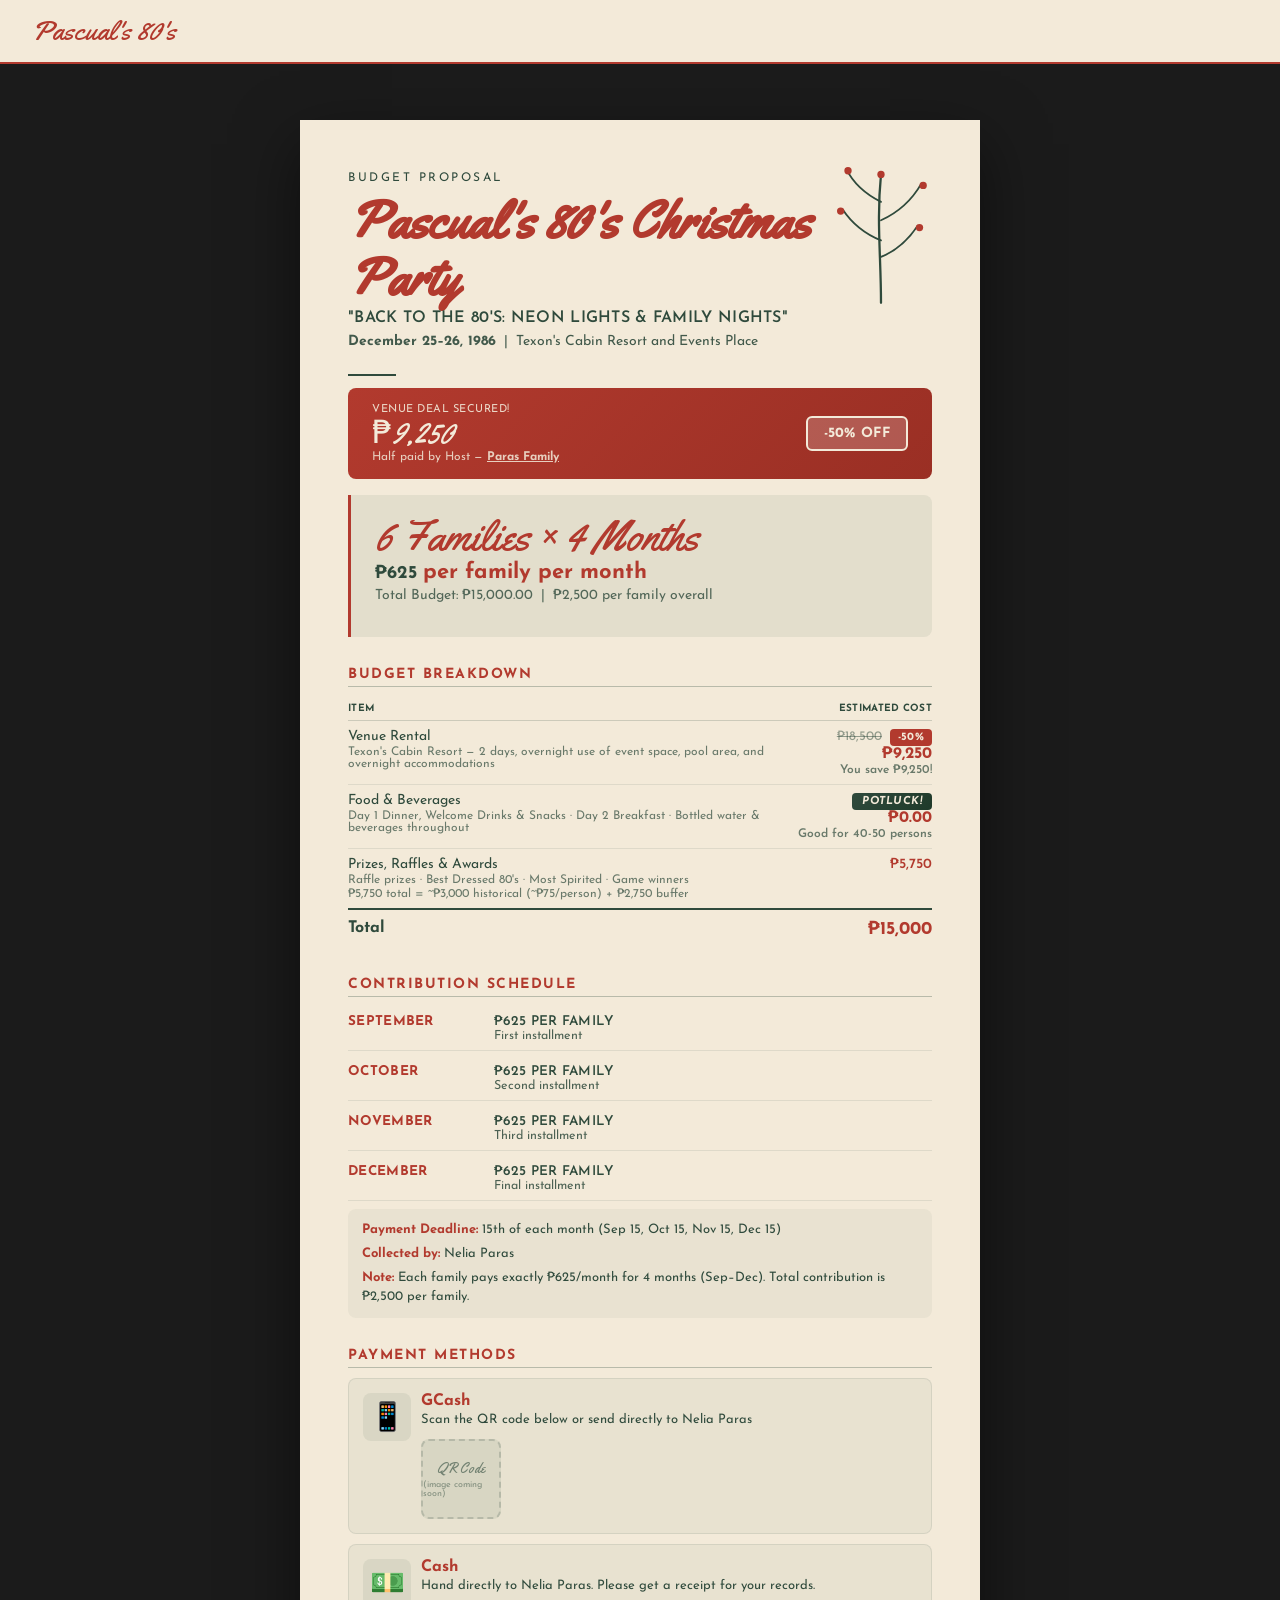
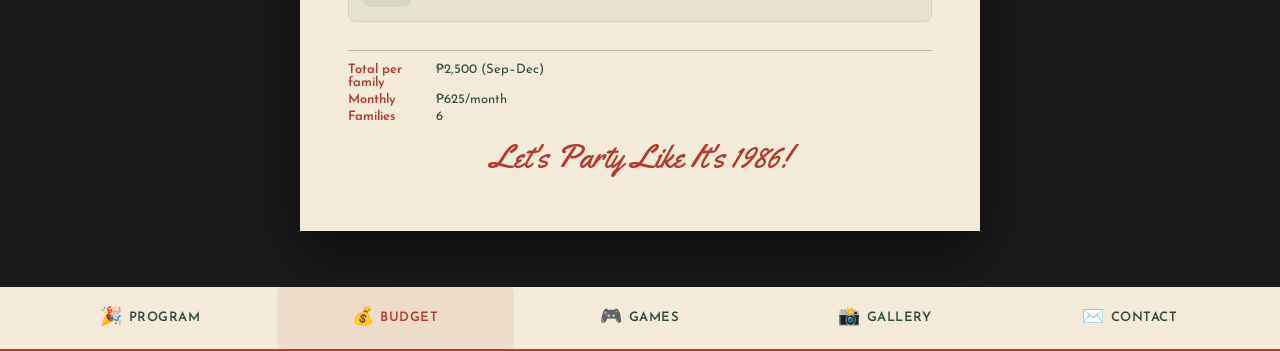
==== budget.html @ f2d697d1 "Budget: update potluck text to 'Good for 40-50 persons'" ====
<!DOCTYPE html>
<html lang="en">
<head>
<meta charset="UTF-8">
<meta name="viewport" content="width=device-width, initial-scale=1.0, maximum-scale=5.0">
<title>Budget — Pascual's 80's Christmas Party 1986</title>
<link rel="stylesheet" href="css/style.css">
</head>
<body>

  <nav class="navbar">
    <a href="index.html" class="brand">Pascual's 80's</a>
  </nav>

  <main class="page">
    <div class="card">
      <!-- Pine Sprig Illustration -->
      <svg class="sprig" viewBox="0 0 120 150" xmlns="http://www.w3.org/2000/svg">
        <path d="M60 150 C60 100 55 60 60 10" fill="none" stroke="#2f4a3c" stroke-width="2.5" stroke-linecap="round"/>
        <path d="M60 40 C40 30 28 16 22 4" fill="none" stroke="#2f4a3c" stroke-width="2" stroke-linecap="round"/>
        <path d="M60 60 C82 50 96 34 104 20" fill="none" stroke="#2f4a3c" stroke-width="2" stroke-linecap="round"/>
        <path d="M60 82 C40 74 26 60 18 48" fill="none" stroke="#2f4a3c" stroke-width="2" stroke-linecap="round"/>
        <path d="M60 100 C80 92 92 78 100 66" fill="none" stroke="#2f4a3c" stroke-width="2" stroke-linecap="round"/>
        <circle cx="24" cy="6" r="4" fill="#b23a2e"/>
        <circle cx="106" cy="22" r="4" fill="#b23a2e"/>
        <circle cx="16" cy="50" r="4" fill="#b23a2e"/>
        <circle cx="102" cy="68" r="4" fill="#b23a2e"/>
        <circle cx="60" cy="10" r="4" fill="#b23a2e"/>
      </svg>

      <p class="eyebrow">Budget Proposal</p>

      <div class="title-block">
        <h1>Pascual's 80's Christmas Party</h1>
        <div class="subtitle">"Back to the 80's: Neon Lights & Family Nights"</div>
        <div class="venue-info">
          <strong>December 25–26, 1986</strong> &nbsp;|&nbsp; Texon's Cabin Resort and Events Place
        </div>
      </div>

      <div class="rule"></div>

      <!-- Discount Banner -->
      <div class="discount-banner">
        <div class="banner-text">
          <span class="banner-label">Venue Deal Secured!</span>
          <span class="banner-amount">₱9,250</span>
          <span class="banner-sub">Half paid by Host — <strong>Paras Family</strong></span>
        </div>
        <div class="banner-badge">-50% OFF</div>
      </div>

      <!-- Summary -->
      <div class="summary">
        <p class="big-number">6 Families × 4 Months</p>
        <p class="per-month">₱625 <span>per family per month</span></p>
        <p class="total">Total Budget: ₱15,000.00 &nbsp;|&nbsp; ₱2,500 per family overall</p>
      </div>

      <!-- Budget Breakdown Table -->
      <div class="section-title">Budget Breakdown</div>

      <table class="budget-table">
        <thead>
          <tr>
            <th>Item</th>
            <th>Estimated Cost</th>
          </tr>
        </thead>
        <tbody>
          <tr>
            <td>
              Venue Rental
              <div class="desc">Texon's Cabin Resort — 2 days, overnight use of event space, pool area, and overnight accommodations</div>
            </td>
            <td>
              <span class="original-price">₱18,500</span>
              <span class="discount-badge">-50%</span>
              <div class="final-price">₱9,250</div>
              <div class="savings">You save ₱9,250!</div>
            </td>
          </tr>
          <tr>
            <td>
              Food & Beverages
              <div class="desc">Day 1 Dinner, Welcome Drinks & Snacks · Day 2 Breakfast · Bottled water & beverages throughout</div>
            </td>
            <td>
              <span class="potluck-badge">POTLUCK!</span>
              <div class="final-price">₱0.00</div>
              <div class="savings">Good for 40-50 persons</div>
            </td>
          </tr>
          <tr>
            <td>
              Prizes, Raffles & Awards
              <div class="desc">Raffle prizes · Best Dressed 80's · Most Spirited · Game winners</div>
              <div class="savings">₱5,750 total = ~₱3,000 historical (~₱75/person) + ₱2,750 buffer</div>
            </td>
            <td>₱5,750</td>
          </tr>
          <tr class="total-row">
            <td>Total</td>
            <td>₱15,000</td>
          </tr>
        </tbody>
      </table>

      <!-- Contribution Schedule -->
      <div class="section-title">Contribution Schedule</div>

      <div class="timeline">
        <div class="event">
          <div class="time">September</div>
          <div class="details">
            <div class="title-text">₱625 per family</div>
            <div class="subtext">First installment</div>
          </div>
        </div>
        <div class="event">
          <div class="time">October</div>
          <div class="details">
            <div class="title-text">₱625 per family</div>
            <div class="subtext">Second installment</div>
          </div>
        </div>
        <div class="event">
          <div class="time">November</div>
          <div class="details">
            <div class="title-text">₱625 per family</div>
            <div class="subtext">Third installment</div>
          </div>
        </div>
        <div class="event">
          <div class="time">December</div>
          <div class="details">
            <div class="title-text">₱625 per family</div>
            <div class="subtext">Final installment</div>
          </div>
        </div>
      </div>

      <!-- Payment Notes -->
      <div class="notes">
        <p><strong>Payment Deadline:</strong> 15th of each month (Sep 15, Oct 15, Nov 15, Dec 15)</p>
        <p><strong>Collected by:</strong> Nelia Paras</p>
        <p><strong>Note:</strong> Each family pays exactly ₱625/month for 4 months (Sep–Dec). Total contribution is ₱2,500 per family.</p>
      </div>

      <!-- Payment Methods -->
      <div class="section-title">Payment Methods</div>

      <div class="payment-methods">
        <div class="payment-option">
          <div class="payment-icon">📱</div>
          <div class="payment-details">
            <h4>GCash</h4>
            <p>Scan the QR code below or send directly to Nelia Paras</p>
            <div class="qr-placeholder">
              <span>QR Code</span>
              <small>(image coming soon)</small>
            </div>
          </div>
        </div>

        <div class="payment-option">
          <div class="payment-icon">💵</div>
          <div class="payment-details">
            <h4>Cash</h4>
            <p>Hand directly to Nelia Paras. Please get a receipt for your records.</p>
          </div>
        </div>
      </div>

      <div class="party-footer">
        <div class="row"><span class="k">Total per family</span><span>₱2,500 (Sep–Dec)</span></div>
        <div class="row"><span class="k">Monthly</span><span>₱625/month</span></div>
        <div class="row"><span class="k">Families</span><span>6</span></div>
      </div>

      <div class="tagline">Let's Party Like It's 1986!</div>
    </div>
  </main>

  <!-- Bottom Tab Bar Navigation -->
  <nav class="bottom-nav">
    <a href="index.html" class="tab">
      <span class="icon">🎉</span>
      <span>Program</span>
    </a>
    <a href="budget.html" class="tab active">
      <span class="icon">💰</span>
      <span>Budget</span>
    </a>
    <a href="games.html" class="tab">
      <span class="icon">🎮</span>
      <span>Games</span>
    </a>
    <a href="gallery.html" class="tab">
      <span class="icon">📸</span>
      <span>Gallery</span>
    </a>
    <a href="contact.html" class="tab">
      <span class="icon">✉️</span>
      <span>Contact</span>
    </a>
  </nav>

</body>
</html>
---- css/style.css ----
/* Pascual's 80's Christmas Party — Mobile-First Professional Stylesheet */

@import url('https://fonts.googleapis.com/css2?family=Yellowtail&family=Josefin+Sans:wght@400;500;600;700&display=swap');

:root{
  --cream:#f3ead9;
  --red:#b23a2e;
  --pine:#2f4a3c;
  --dark:#1b1b1b;
}

*{box-sizing:border-box;}

body{
  margin:0;
  background:var(--dark);
  font-family:'Josefin Sans', sans-serif;
  display:flex;
  flex-direction:column;
  min-height:100vh;
  overflow-x:hidden;
  /* Space for bottom nav */
  padding-bottom:68px;
}

/* ══════════════════════════════════════════
   TOP BRAND BAR — Mobile
   ══════════════════════════════════════════ */
.navbar{
  background:var(--cream);
  border-bottom:2px solid var(--red);
  padding:0 16px;
  display:flex;
  align-items:center;
  justify-content:center;
  height:48px;
  position:sticky;
  top:0;
  z-index:100;
}

.navbar .brand{
  font-family:'Yellowtail', cursive;
  font-size:24px;
  color:var(--red);
  text-decoration:none;
  white-space:nowrap;
}

/* ══════════════════════════════════════════
   BOTTOM TAB BAR — Mobile (Primary Nav)
   ══════════════════════════════════════════ */
.bottom-nav{
  position:fixed;
  bottom:0;
  left:0;
  right:0;
  background:var(--cream);
  border-top:2px solid var(--red);
  display:flex;
  justify-content:space-around;
  align-items:center;
  height:68px;
  z-index:100;
  padding:0 4px;
}

.bottom-nav .tab{
  display:flex;
  flex-direction:column;
  align-items:center;
  justify-content:center;
  gap:2px;
  flex:1;
  height:100%;
  text-decoration:none;
  color:var(--pine);
  font-size:10px;
  font-weight:600;
  letter-spacing:0.5px;
  text-transform:uppercase;
  padding:8px 0;
  transition:all 0.2s ease;
  border-radius:8px;
  margin:4px 2px;
}

.bottom-nav .tab:hover{
  background:rgba(47,74,60,0.08);
}

.bottom-nav .tab.active{
  color:var(--red);
  background:rgba(178,58,46,0.08);
}

.bottom-nav .tab .icon{
  font-size:20px;
  line-height:1;
}

/* ══════════════════════════════════════════
   MAIN CONTENT — Mobile First
   ══════════════════════════════════════════ */
.page{
  flex:1;
  display:flex;
  justify-content:center;
  padding:20px 12px;
}

.card{
  width:100%;
  max-width:680px;
  background:var(--cream);
  position:relative;
  padding:28px 16px;
  display:flex;
  flex-direction:column;
  box-shadow:0 24px 60px rgba(0,0,0,0.5);
}

/* ── Pine Sprig ── */
.sprig{
  position:absolute;
  top:16px;
  right:16px;
  width:60px;
  height:75px;
}

/* ══════════════════════════════════════════
   TYPOGRAPHY — Mobile First
   ══════════════════════════════════════════ */
.eyebrow{
  font-size:12px;
  letter-spacing:1.5px;
  text-transform:uppercase;
  color:var(--pine);
  margin:0 0 8px;
}

.title-block{ margin-bottom:12px; }

h1{
  font-family:'Yellowtail', cursive;
  font-size:36px;
  line-height:1.1;
  color:var(--red);
  margin:0 0 4px;
}

h2{
  font-family:'Yellowtail', cursive;
  font-size:28px;
  line-height:1.1;
  color:var(--red);
  margin:0 0 4px;
}

.subtitle{
  font-size:14px;
  font-weight:600;
  letter-spacing:0.3px;
  color:var(--pine);
  margin:0 0 6px;
  text-transform:uppercase;
}

.venue-info{
  font-size:14px;
  color:var(--pine);
  opacity:0.9;
  margin-bottom:10px;
  line-height:1.4;
}

.rule{
  width:48px;
  height:2px;
  background:var(--pine);
  margin:0 0 12px;
}

/* ══════════════════════════════════════════
   SECTION TITLE
   ══════════════════════════════════════════ */
.section-title{
  font-size:12px;
  font-weight:700;
  letter-spacing:1px;
  text-transform:uppercase;
  color:var(--red);
  border-bottom:1px solid rgba(47,74,60,0.3);
  padding-bottom:4px;
  margin:14px 0 10px;
}

/* ══════════════════════════════════════════
   TIMELINE — Mobile (stacked)
   ══════════════════════════════════════════ */
.timeline{
  display:flex;
  flex-direction:column;
  gap:6px;
  margin-bottom:8px;
}

.event{
  display:flex;
  flex-direction:column;
  gap:2px;
  font-size:14px;
  color:var(--pine);
  padding:8px 0;
  border-bottom:1px solid rgba(47,74,60,0.1);
}

.event .time{
  font-weight:700;
  color:var(--red);
  font-size:12px;
  text-transform:uppercase;
  letter-spacing:0.3px;
}

.event .details{
  display:flex;
  flex-direction:column;
  gap:2px;
}

.event .title-text{
  font-weight:600;
  text-transform:uppercase;
  letter-spacing:0.3px;
  font-size:14px;
}

.event .subtext{
  font-size:13px;
  opacity:0.85;
}

.event .list{
  margin:4px 0 0;
  padding-left:16px;
  font-size:13px;
  opacity:0.9;
}

/* ══════════════════════════════════════════
   SUMMARY BOX — Mobile
   ══════════════════════════════════════════ */
.summary{
  background:rgba(47,74,60,0.08);
  border-left:3px solid var(--red);
  padding:16px 14px;
  margin-bottom:16px;
  border-radius:0 8px 8px 0;
}

.summary .big-number{
  font-family:'Yellowtail', cursive;
  font-size:30px;
  color:var(--red);
  line-height:1;
  margin:0;
}

.summary .per-month{
  font-size:15px;
  font-weight:700;
  color:var(--pine);
  margin:4px 0 0;
}

.summary .per-month span{
  color:var(--red);
  font-size:17px;
}

.summary .total{
  font-size:12px;
  color:var(--pine);
  opacity:0.8;
  margin-top:4px;
}

/* ══════════════════════════════════════════
   BUDGET TABLE — Mobile
   ══════════════════════════════════════════ */
.budget-table{
  width:100%;
  border-collapse:collapse;
  margin-bottom:16px;
}

.budget-table th{
  text-align:left;
  font-size:10px;
  text-transform:uppercase;
  letter-spacing:0.3px;
  color:var(--pine);
  padding:6px 0;
  border-bottom:1px solid rgba(47,74,60,0.2);
}

.budget-table th:last-child{ text-align:right; }

.budget-table td{
  padding:8px 0;
  font-size:13px;
  color:var(--pine);
  border-bottom:1px solid rgba(47,74,60,0.1);
  vertical-align:top;
}

.budget-table td:last-child{
  text-align:right;
  font-weight:600;
  color:var(--red);
  white-space:nowrap;
  padding-left:8px;
}

.budget-table td .desc{
  font-size:11px;
  opacity:0.7;
  font-weight:400;
  margin-top:2px;
}

.budget-table tr.total-row td{
  border-top:2px solid var(--pine);
  border-bottom:none;
  padding-top:10px;
  font-weight:700;
  font-size:14px;
}

.budget-table tr.total-row td:last-child{
  color:var(--red);
  font-size:16px;
}

/* ══════════════════════════════════════════
   NOTES
   ══════════════════════════════════════════ */
.notes{
  background:rgba(47,74,60,0.05);
  border-radius:8px;
  padding:12px 14px;
  margin-bottom:16px;
}

.notes p{
  margin:0 0 6px;
  font-size:13px;
  color:var(--pine);
  line-height:1.4;
}

.notes p:last-child{ margin-bottom:0; }
.notes strong{ color:var(--red); }

/* ══════════════════════════════════════════
   FOOTER
   ══════════════════════════════════════════ */
.party-footer{
  margin-top:12px;
  border-top:1px solid rgba(47,74,60,0.3);
  padding-top:12px;
  display:flex;
  flex-direction:column;
  gap:4px;
  font-size:12px;
  color:var(--pine);
}

.party-footer .row{ display:flex; gap:8px; }

.party-footer .k{
  width:60px;
  flex-shrink:0;
  font-weight:600;
  color:var(--red);
}

.tagline{
  text-align:center;
  font-family:'Yellowtail', cursive;
  font-size:22px;
  color:var(--red);
  margin-top:12px;
}

/* ══════════════════════════════════════════
   GAMES GRID — Mobile (1 column)
   ══════════════════════════════════════════ */
.games-grid{
  display:grid;
  grid-template-columns:1fr;
  gap:10px;
  margin-bottom:16px;
}

.game-card{
  background:rgba(47,74,60,0.05);
  border-radius:8px;
  padding:14px;
  border:1px solid rgba(47,74,60,0.1);
}

.game-card h3{
  font-family:'Yellowtail', cursive;
  font-size:20px;
  color:var(--red);
  margin:0 0 4px;
}

.game-card p{
  font-size:13px;
  color:var(--pine);
  margin:0;
  line-height:1.4;
}

.game-card .status{
  display:inline-block;
  font-size:10px;
  font-weight:700;
  letter-spacing:0.5px;
  text-transform:uppercase;
  color:var(--cream);
  background:var(--red);
  padding:3px 8px;
  border-radius:4px;
  margin-top:8px;
}

/* ══════════════════════════════════════════
   GALLERY GRID — Mobile (1 column)
   ══════════════════════════════════════════ */
.gallery-grid{
  display:grid;
  grid-template-columns:1fr;
  gap:10px;
  margin-bottom:16px;
}

.gallery-item{
  aspect-ratio:4/3;
  background:rgba(47,74,60,0.08);
  border-radius:8px;
  display:flex;
  align-items:center;
  justify-content:center;
  border:1px solid rgba(47,74,60,0.1);
}

.gallery-item span{
  font-family:'Yellowtail', cursive;
  font-size:16px;
  color:var(--pine);
  opacity:0.5;
}

/* ══════════════════════════════════════════
   CONTACT FORM — Mobile
   ══════════════════════════════════════════ */
.contact-form{
  display:flex;
  flex-direction:column;
  gap:12px;
  margin-bottom:16px;
}

.form-group{
  display:flex;
  flex-direction:column;
  gap:4px;
}

.form-group label{
  font-size:11px;
  font-weight:600;
  color:var(--pine);
  text-transform:uppercase;
  letter-spacing:0.5px;
}

.form-group input,
.form-group textarea{
  padding:12px 14px;
  border:1px solid rgba(47,74,60,0.2);
  border-radius:6px;
  font-family:'Josefin Sans', sans-serif;
  font-size:16px;
  color:var(--pine);
  background:rgba(255,255,255,0.5);
}

.form-group textarea{
  min-height:80px;
  resize:vertical;
}

.btn-submit{
  padding:14px 24px;
  background:var(--red);
  color:var(--cream);
  border:none;
  border-radius:6px;
  font-family:'Josefin Sans', sans-serif;
  font-size:13px;
  font-weight:700;
  letter-spacing:0.5px;
  text-transform:uppercase;
  cursor:pointer;
  transition:background 0.2s ease;
  min-height:48px;
}

.btn-submit:hover{
  background:#9a2f24;
}

/* ══════════════════════════════════════════
   PAYMENT METHODS — Mobile
   ══════════════════════════════════════════ */
.payment-methods{
  display:flex;
  flex-direction:column;
  gap:10px;
  margin-bottom:16px;
}

.payment-option{
  display:flex;
  gap:10px;
  padding:14px;
  background:rgba(47,74,60,0.05);
  border-radius:8px;
  border:1px solid rgba(47,74,60,0.1);
  align-items:flex-start;
}

.payment-icon{
  font-size:20px;
  flex-shrink:0;
  width:36px;
  height:36px;
  background:rgba(47,74,60,0.08);
  border-radius:8px;
  display:flex;
  align-items:center;
  justify-content:center;
}

.payment-details{
  display:flex;
  flex-direction:column;
  gap:2px;
  flex:1;
}

.payment-details h4{
  font-size:14px;
  font-weight:700;
  color:var(--red);
  margin:0;
}

.payment-details p{
  font-size:12px;
  color:var(--pine);
  margin:0;
  line-height:1.4;
}

.qr-placeholder{
  margin-top:8px;
  width:80px;
  height:80px;
  background:rgba(47,74,60,0.08);
  border-radius:8px;
  display:flex;
  flex-direction:column;
  align-items:center;
  justify-content:center;
  border:2px dashed rgba(47,74,60,0.2);
}

.qr-placeholder span{
  font-family:'Yellowtail', cursive;
  font-size:14px;
  color:var(--pine);
  opacity:0.6;
}

.qr-placeholder small{
  font-size:9px;
  color:var(--pine);
  opacity:0.5;
  margin-top:2px;
}

/* ══════════════════════════════════════════
   DISCOUNT / POTLUCK BADGES
   ══════════════════════════════════════════ */
.discount-row{ position:relative; }

.original-price{
  text-decoration:line-through;
  color:rgba(47,74,60,0.5);
  font-weight:400;
  font-size:12px;
}

.potluck-badge{
  display:inline-block;
  background:linear-gradient(135deg,var(--pine) 0%,#1f3a2a 100%);
  color:var(--cream);
  font-size:11px;
  font-weight:700;
  letter-spacing:0.5px;
  padding:3px 10px;
  border-radius:4px;
  margin-left:4px;
  vertical-align:middle;
  text-transform:uppercase;
  font-style:italic;
}

.discount-badge{
  display:inline-block;
  background:var(--red);
  color:var(--cream);
  font-size:11px;
  font-weight:700;
  letter-spacing:0.3px;
  padding:3px 8px;
  border-radius:4px;
  margin-left:4px;
  vertical-align:middle;
  text-transform:uppercase;
}

.final-price{
  font-weight:700;
  color:var(--red);
  font-size:15px;
}

.savings{
  font-size:11px;
  color:var(--pine);
  opacity:0.7;
  margin-top:2px;
}

/* ══════════════════════════════════════════
   DISCOUNT BANNER — Mobile
   ══════════════════════════════════════════ */
.discount-banner{
  background:linear-gradient(135deg,var(--red) 0%,#9a2f24 100%);
  color:var(--cream);
  padding:12px 14px;
  border-radius:8px;
  margin-bottom:16px;
  display:flex;
  align-items:center;
  justify-content:space-between;
  gap:10px;
}

.discount-banner .banner-text{
  display:flex;
  flex-direction:column;
  gap:2px;
}

.discount-banner .banner-label{
  font-size:10px;
  text-transform:uppercase;
  letter-spacing:0.5px;
  opacity:0.9;
}

.discount-banner .banner-amount{
  font-family:'Yellowtail', cursive;
  font-size:26px;
  line-height:1;
}

.discount-banner .banner-sub{
  font-size:11px;
  opacity:0.85;
}

.discount-banner .banner-sub strong{
  color:var(--cream);
  font-weight:700;
  opacity:1;
  text-decoration:underline;
}

.discount-banner .banner-badge{
  background:rgba(255,255,255,0.2);
  border:2px solid var(--cream);
  padding:5px 10px;
  border-radius:6px;
  font-weight:700;
  font-size:11px;
  letter-spacing:0.3px;
  text-transform:uppercase;
  white-space:nowrap;
  flex-shrink:0;
}

/* ══════════════════════════════════════════
   TABLET & DESKTOP — 600px+
   ══════════════════════════════════════════ */
@media(min-width:600px){

  body{
    padding-bottom:0;
  }

  .navbar{
    height:64px;
    padding:0 32px;
    justify-content:space-between;
  }

  .navbar .brand{
    font-size:28px;
  }

  /* Show desktop nav links in top bar */
  .bottom-nav{
    position:static;
    border-top:none;
    border-bottom:2px solid var(--red);
    background:var(--cream);
    height:64px;
    padding:0 32px;
    justify-content:center;
    gap:8px;
  }

  .bottom-nav .tab{
    flex-direction:row;
    gap:6px;
    font-size:13px;
    padding:8px 20px;
    margin:0;
    border-radius:6px;
  }

  .bottom-nav .tab .icon{
    font-size:18px;
  }

  .page{
    padding:56px 16px;
  }

  .card{
    padding:52px 48px;
  }

  .sprig{
    top:44px;
    right:44px;
    width:110px;
    height:140px;
  }

  h1{ font-size:52px; }
  h2{ font-size:38px; }

  .subtitle{ font-size:16px; }
  .venue-info{ font-size:14px; }

  .eyebrow{ font-size:12px; letter-spacing:2.5px; }

  .section-title{ font-size:14px; letter-spacing:1.5px; }

  /* Timeline — horizontal on desktop */
  .event{
    flex-direction:row;
    gap:16px;
  }

  .event .time{
    width:130px;
    flex-shrink:0;
    font-size:13.5px;
  }

  .event .title-text{ font-size:13.5px; }
  .event .subtext{ font-size:12.5px; }
  .event .list{ font-size:12.5px; }

  .summary{ padding:20px 24px; }
  .summary .big-number{ font-size:42px; }
  .summary .per-month{ font-size:18px; }
  .summary .per-month span{ font-size:22px; }
  .summary .total{ font-size:14px; }

  .budget-table td{ font-size:14px; }
  .budget-table td .desc{ font-size:12px; }
  .budget-table tr.total-row td{ font-size:16px; }
  .budget-table tr.total-row td:last-child{ font-size:18px; }

  .tagline{ font-size:32px; }

  .games-grid{ grid-template-columns:1fr 1fr; }
  .gallery-grid{ grid-template-columns:1fr 1fr; }

  .discount-banner{ padding:16px 24px; }
  .discount-banner .banner-label{ font-size:11px; }
  .discount-banner .banner-amount{ font-size:32px; }
  .discount-banner .banner-sub{ font-size:12px; }
  .discount-banner .banner-badge{ font-size:14px; padding:8px 16px; }

  .original-price{ font-size:13px; }
  .final-price{ font-size:16px; }
  .savings{ font-size:12px; }

  .party-footer{ font-size:13px; }
  .party-footer .k{ width:80px; }

  .payment-icon{ font-size:28px; width:48px; height:48px; }
  .payment-details h4{ font-size:16px; }
  .payment-details p{ font-size:13px; }

  .form-group input,
  .form-group textarea{ font-size:14px; }
}

/* ══════════════════════════════════════════
   LARGE SCREENS — 900px+
   ══════════════════════════════════════════ */
@media(min-width:900px){
  .card{
    max-width:680px;
  }
}
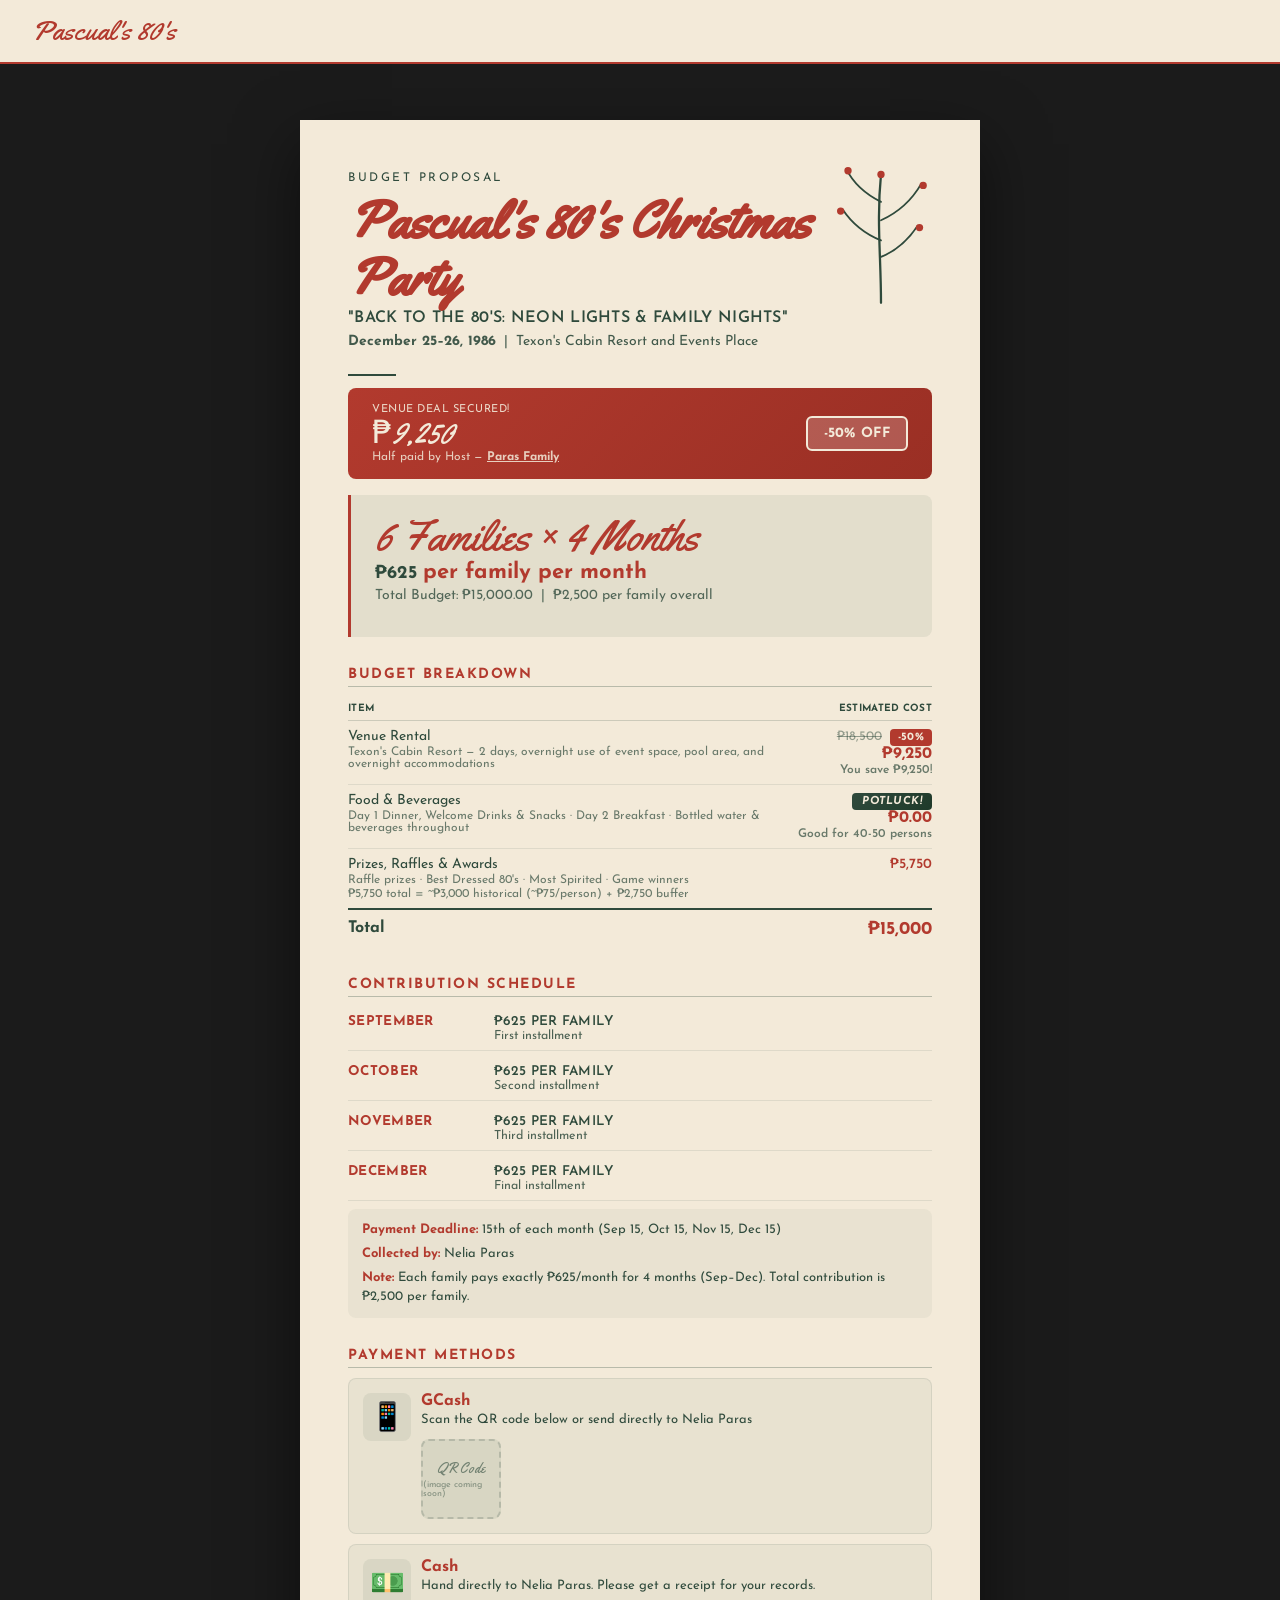
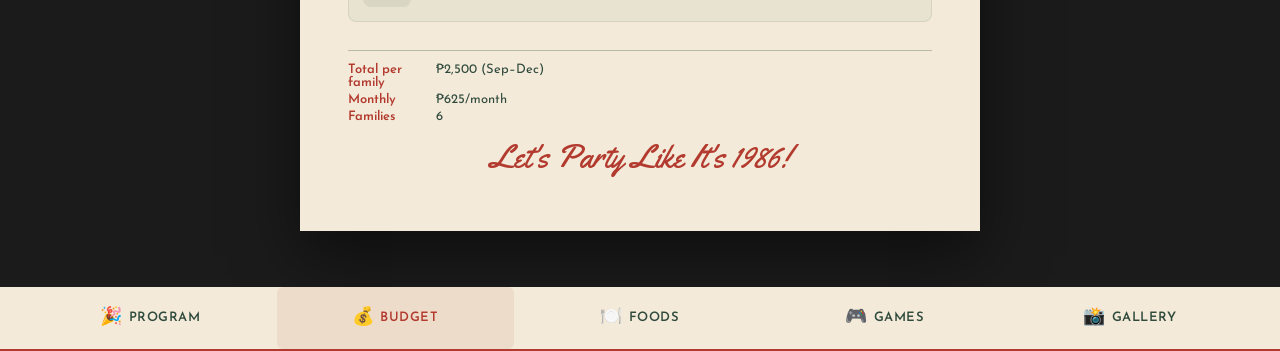
==== commit e8e0d069: "Nav: remove CONTACT tab, add FOODS tab (placeholder for food planning)" ====
--- a/budget.html
+++ b/budget.html
@@ -192,6 +192,10 @@
       <span class="icon">💰</span>
       <span>Budget</span>
     </a>
+    <a href="foods.html" class="tab">
+      <span class="icon">🍽️</span>
+      <span>Foods</span>
+    </a>
     <a href="games.html" class="tab">
       <span class="icon">🎮</span>
       <span>Games</span>
@@ -200,10 +204,6 @@
       <span class="icon">📸</span>
       <span>Gallery</span>
     </a>
-    <a href="contact.html" class="tab">
-      <span class="icon">✉️</span>
-      <span>Contact</span>
-    </a>
   </nav>
 
 </body>
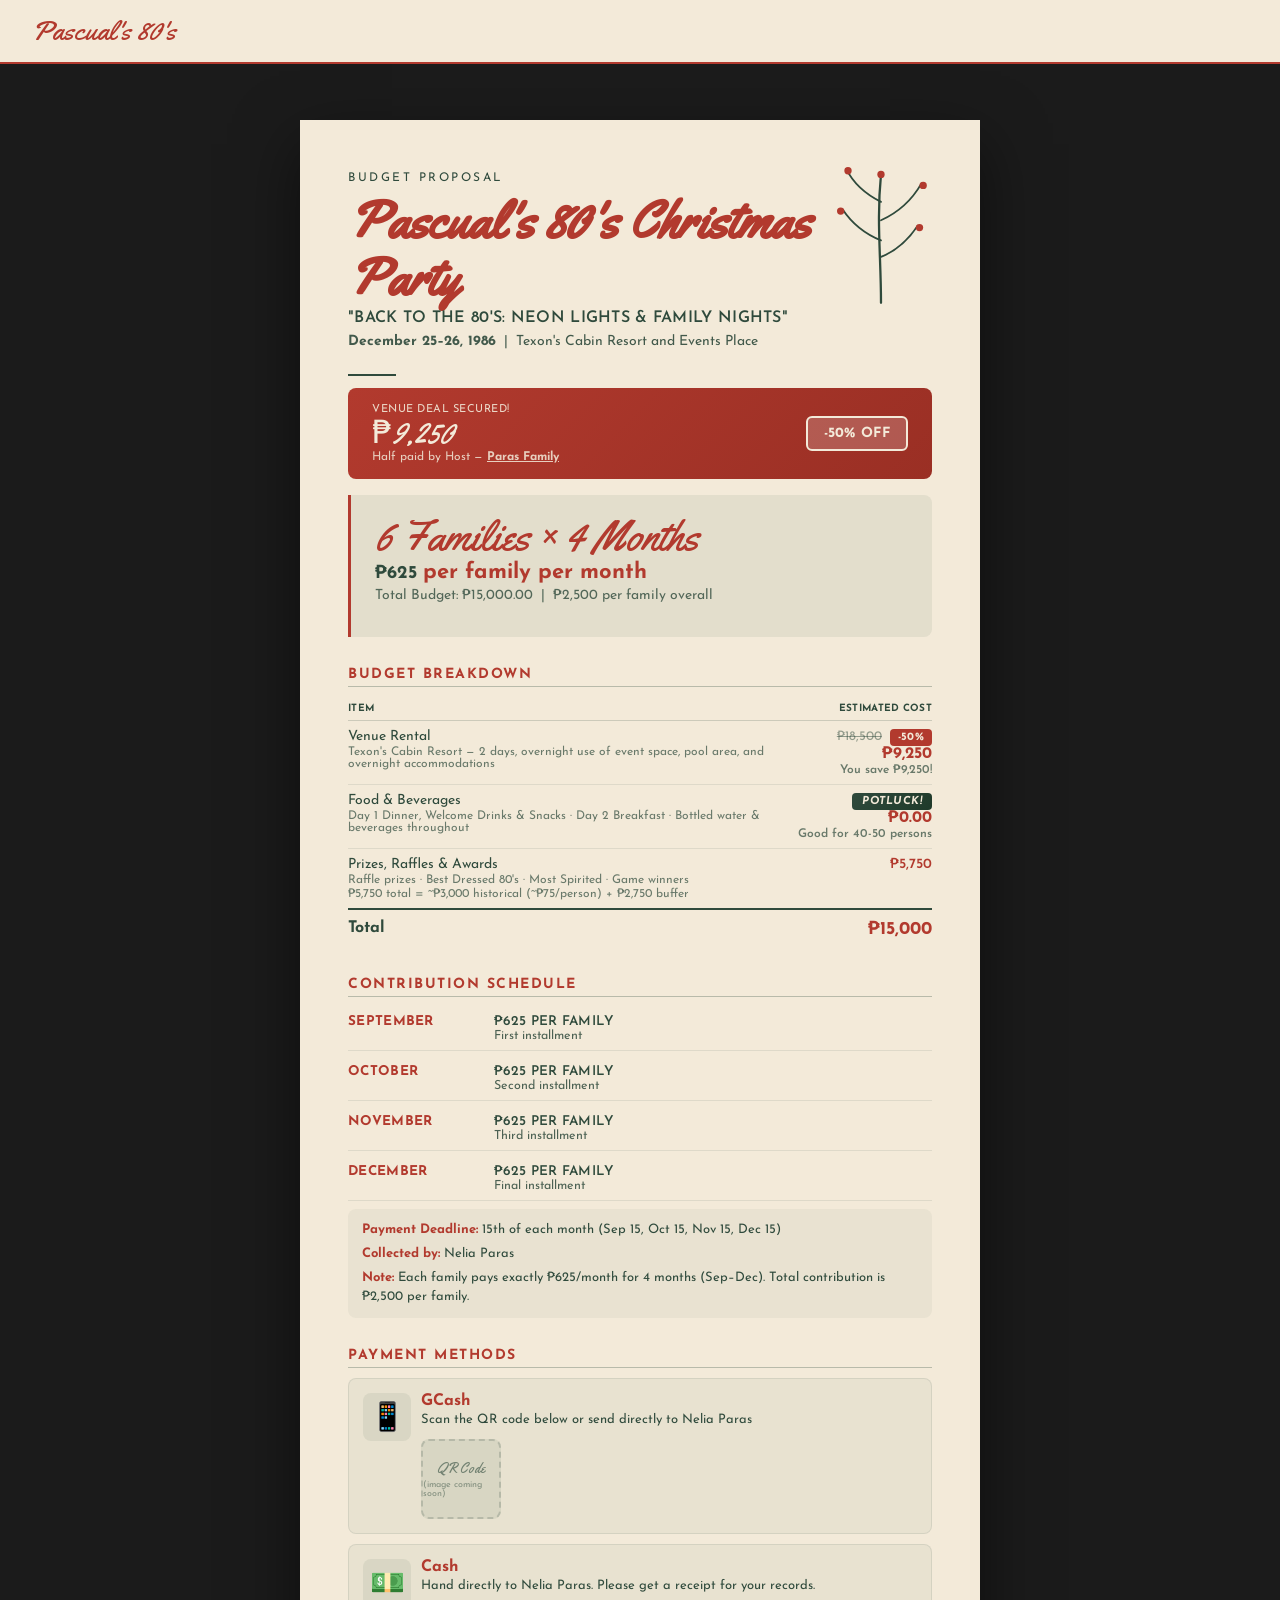
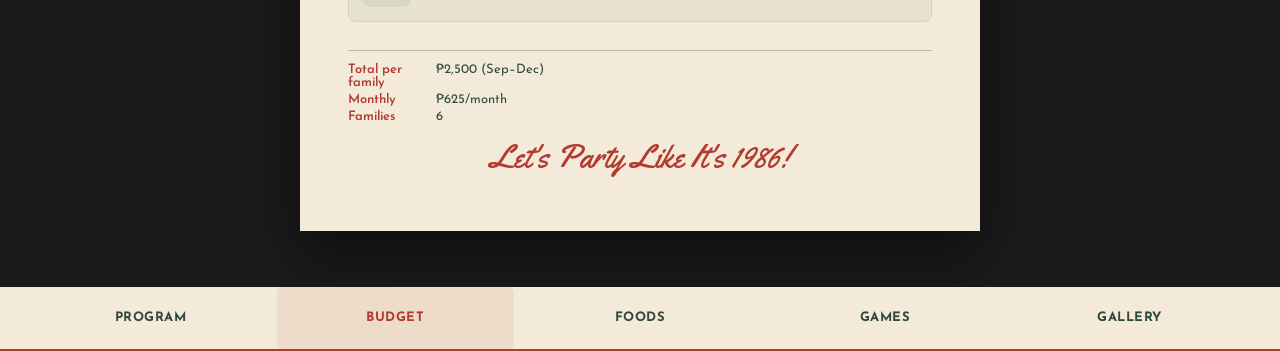
==== commit 69b716ec: "Nav: remove emojis, text-only tabs (cleaner, period-appropriate)" ====
--- a/budget.html
+++ b/budget.html
@@ -184,26 +184,11 @@
 
   <!-- Bottom Tab Bar Navigation -->
   <nav class="bottom-nav">
-    <a href="index.html" class="tab">
-      <span class="icon">🎉</span>
-      <span>Program</span>
-    </a>
-    <a href="budget.html" class="tab active">
-      <span class="icon">💰</span>
-      <span>Budget</span>
-    </a>
-    <a href="foods.html" class="tab">
-      <span class="icon">🍽️</span>
-      <span>Foods</span>
-    </a>
-    <a href="games.html" class="tab">
-      <span class="icon">🎮</span>
-      <span>Games</span>
-    </a>
-    <a href="gallery.html" class="tab">
-      <span class="icon">📸</span>
-      <span>Gallery</span>
-    </a>
+    <a href="index.html" class="tab">Program</a>
+    <a href="budget.html" class="tab active">Budget</a>
+    <a href="foods.html" class="tab">Foods</a>
+    <a href="games.html" class="tab">Games</a>
+    <a href="gallery.html" class="tab">Gallery</a>
   </nav>
 
 </body>
--- a/css/style.css
+++ b/css/style.css
@@ -20,7 +20,7 @@
   min-height:100vh;
   overflow-x:hidden;
   /* Space for bottom nav */
-  padding-bottom:68px;
+  padding-bottom:56px;
 }
 
 /* ══════════════════════════════════════════
@@ -60,7 +60,7 @@
   display:flex;
   justify-content:space-around;
   align-items:center;
-  height:68px;
+  height:56px;
   z-index:100;
   padding:0 4px;
 }
@@ -70,13 +70,12 @@
   flex-direction:column;
   align-items:center;
   justify-content:center;
-  gap:2px;
   flex:1;
   height:100%;
   text-decoration:none;
   color:var(--pine);
   font-size:10px;
-  font-weight:600;
+  font-weight:700;
   letter-spacing:0.5px;
   text-transform:uppercase;
   padding:8px 0;
@@ -92,11 +91,6 @@
 .bottom-nav .tab.active{
   color:var(--red);
   background:rgba(178,58,46,0.08);
-}
-
-.bottom-nav .tab .icon{
-  font-size:20px;
-  line-height:1;
 }
 
 /* ══════════════════════════════════════════
@@ -393,6 +387,21 @@
   font-size:22px;
   color:var(--red);
   margin-top:12px;
+}
+
+/* ══════════════════════════════════════════
+   FOOD IMAGES
+   ══════════════════════════════════════════ */
+.event-image{
+  margin-bottom:8px;
+}
+
+.food-img{
+  width:100%;
+  max-width:200px;
+  height:auto;
+  border-radius:8px;
+  display:block;
 }
 
 /* ══════════════════════════════════════════
@@ -759,10 +768,6 @@
     border-radius:6px;
   }
 
-  .bottom-nav .tab .icon{
-    font-size:18px;
-  }
-
   .page{
     padding:56px 16px;
   }
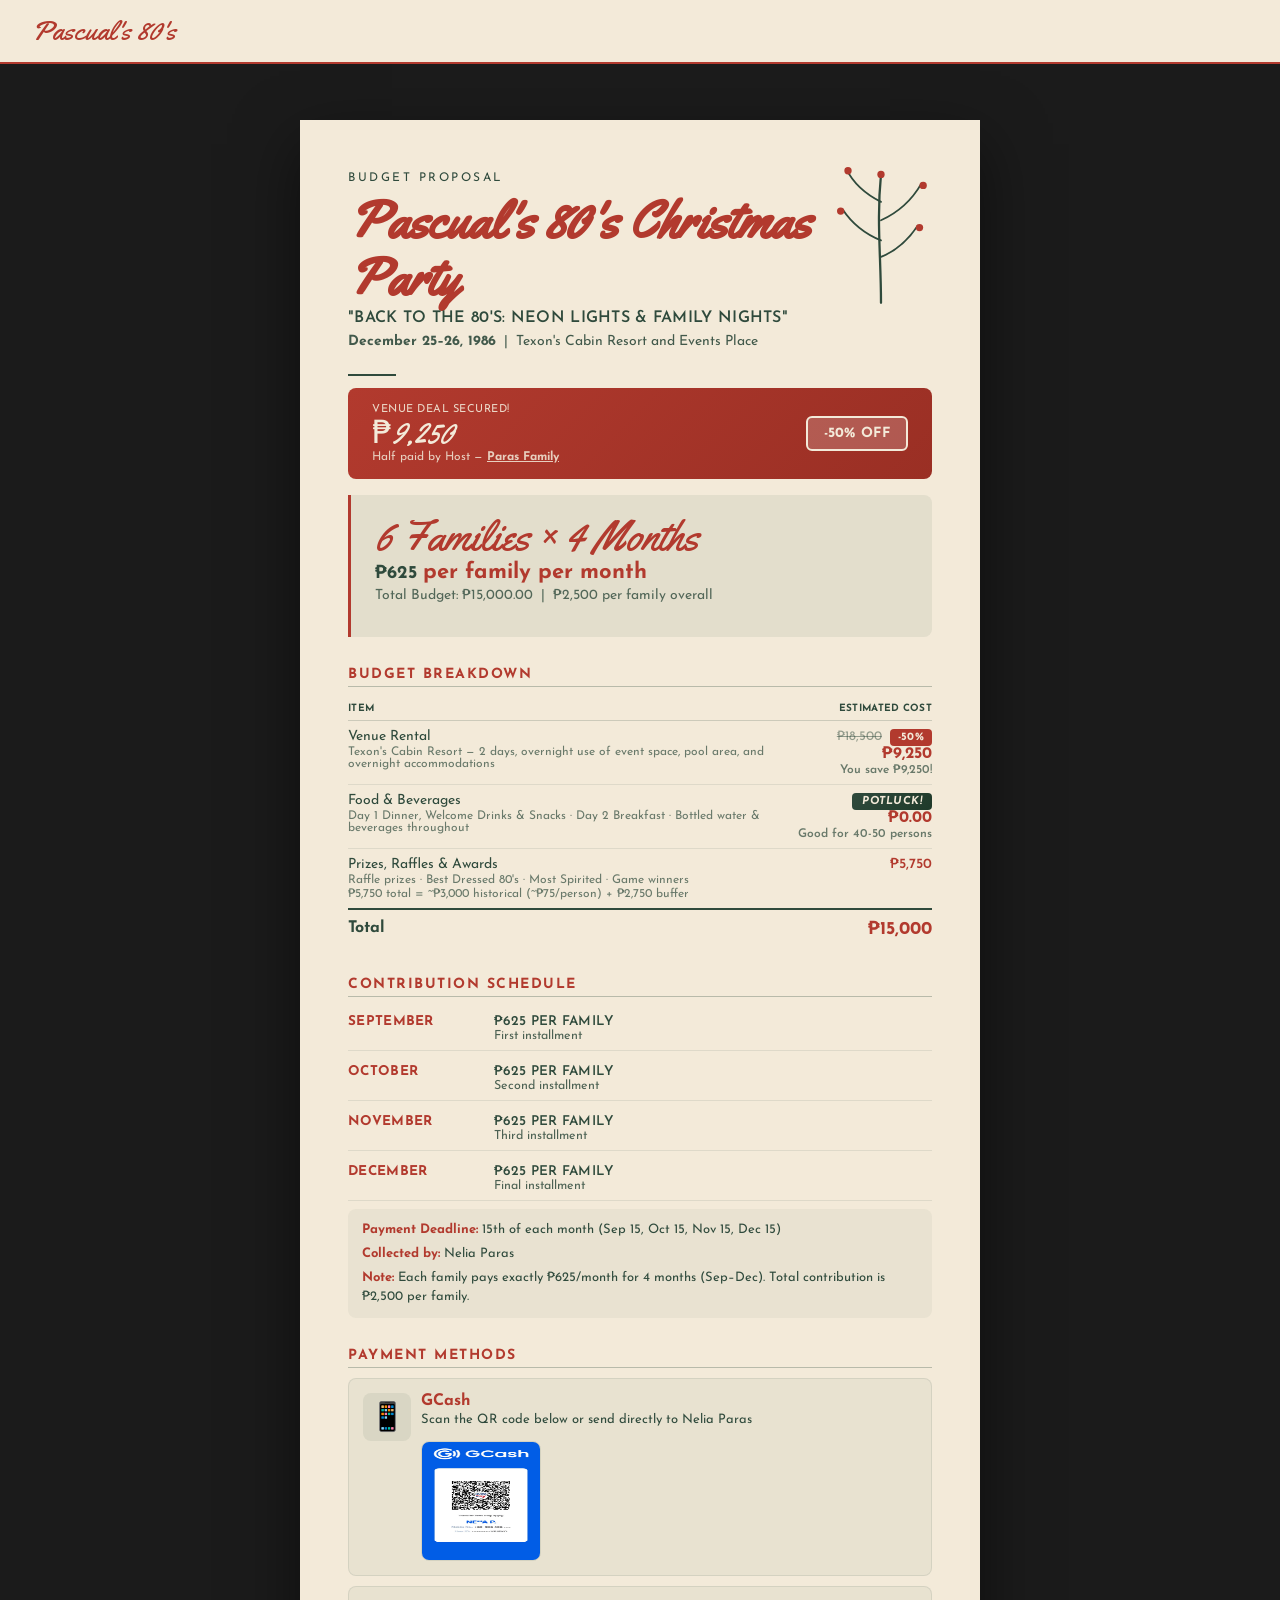
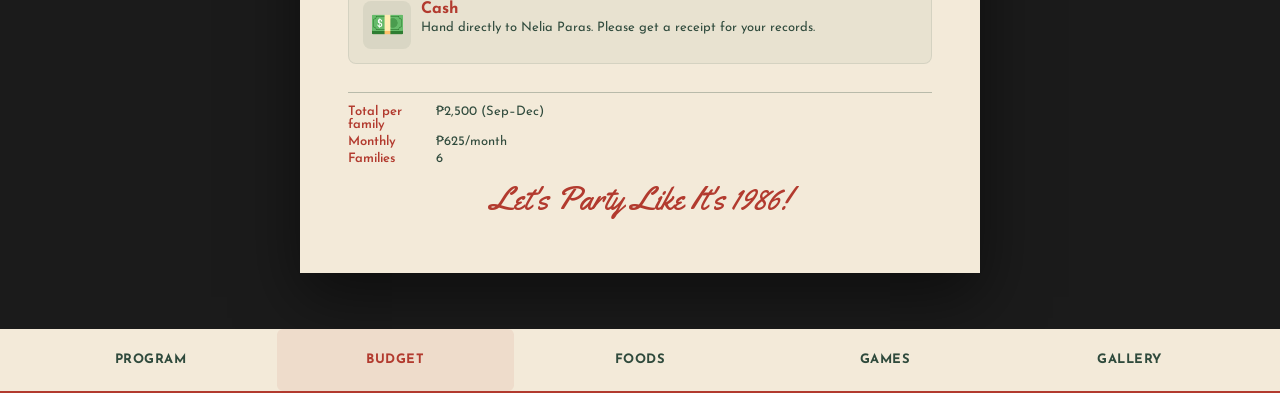
==== commit 2e941ab3: "Budget: add GCash QR code image" ====
--- a/budget.html
+++ b/budget.html
@@ -156,9 +156,8 @@
           <div class="payment-details">
             <h4>GCash</h4>
             <p>Scan the QR code below or send directly to Nelia Paras</p>
-            <div class="qr-placeholder">
-              <span>QR Code</span>
-              <small>(image coming soon)</small>
+            <div class="qr-code">
+              <img src="images/gcash-qr.jpg" alt="GCash QR Code" class="qr-img">
             </div>
           </div>
         </div>
--- a/css/style.css
+++ b/css/style.css
@@ -588,31 +588,16 @@
   line-height:1.4;
 }
 
-.qr-placeholder{
-  margin-top:8px;
-  width:80px;
-  height:80px;
-  background:rgba(47,74,60,0.08);
+.qr-code{
+  margin-top:10px;
+}
+
+.qr-img{
+  width:120px;
+  height:120px;
   border-radius:8px;
-  display:flex;
-  flex-direction:column;
-  align-items:center;
-  justify-content:center;
-  border:2px dashed rgba(47,74,60,0.2);
-}
-
-.qr-placeholder span{
-  font-family:'Yellowtail', cursive;
-  font-size:14px;
-  color:var(--pine);
-  opacity:0.6;
-}
-
-.qr-placeholder small{
-  font-size:9px;
-  color:var(--pine);
-  opacity:0.5;
-  margin-top:2px;
+  display:block;
+  border:1px solid rgba(47,74,60,0.1);
 }
 
 /* ══════════════════════════════════════════
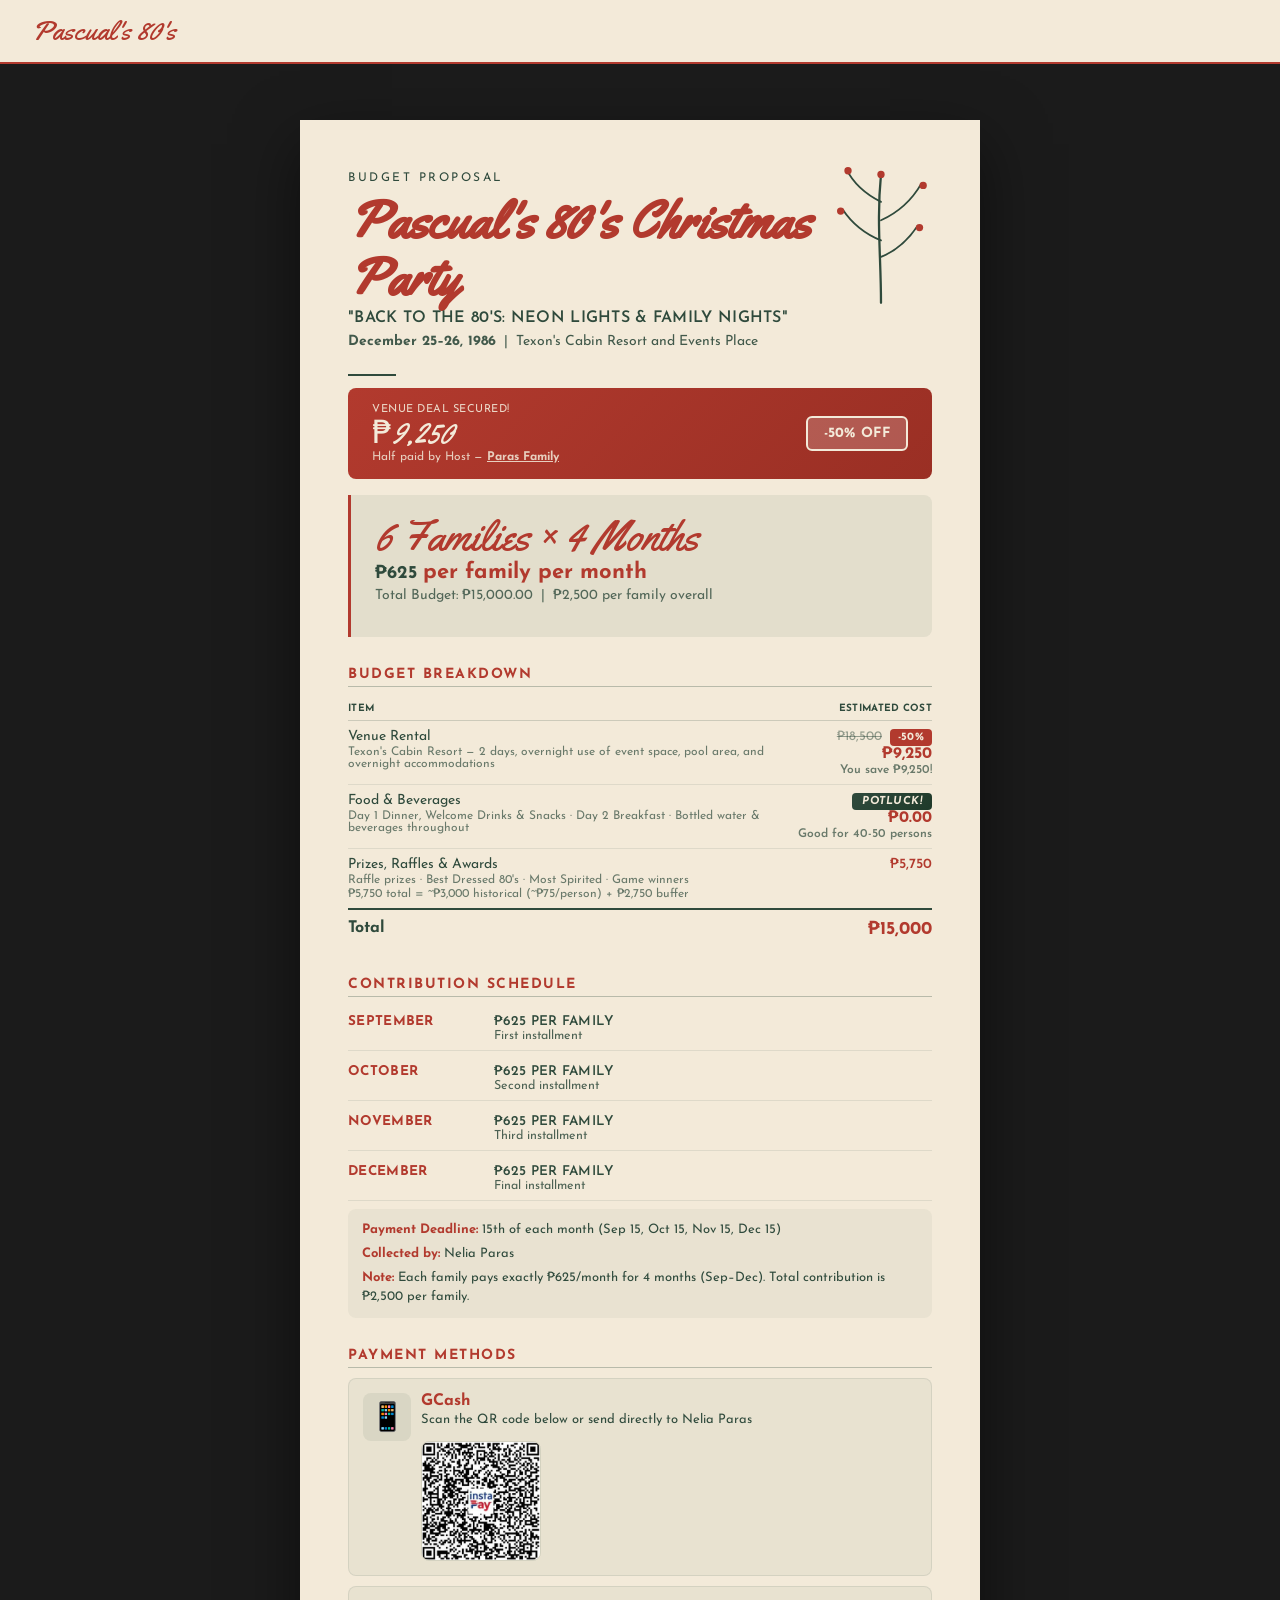
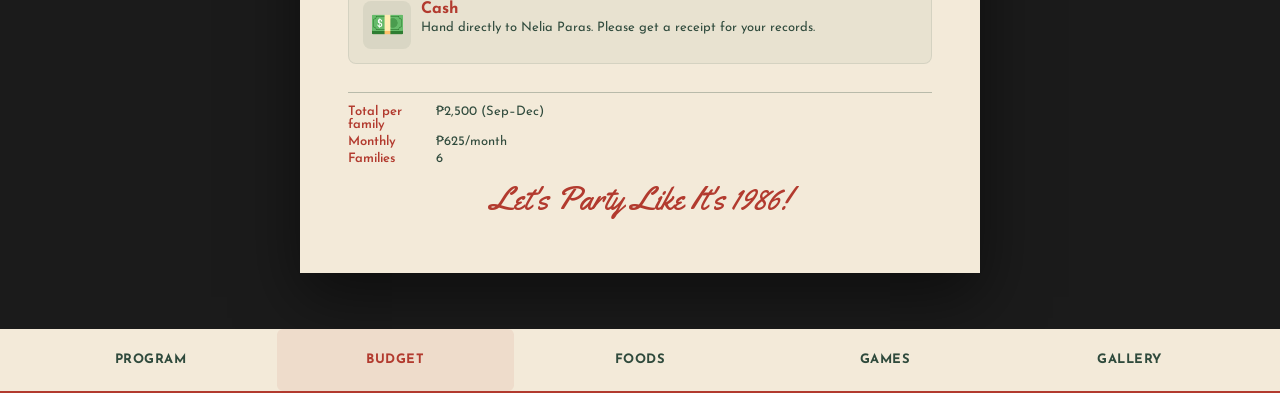
==== commit 6da80fb5: "Budget: update QR code to user-cropped version" ====
--- a/budget.html
+++ b/budget.html
@@ -157,7 +157,7 @@
             <h4>GCash</h4>
             <p>Scan the QR code below or send directly to Nelia Paras</p>
             <div class="qr-code">
-              <img src="images/gcash-qr.jpg" alt="GCash QR Code" class="qr-img">
+              <img src="images/gcash-qr.png" alt="GCash QR Code" class="qr-img">
             </div>
           </div>
         </div>
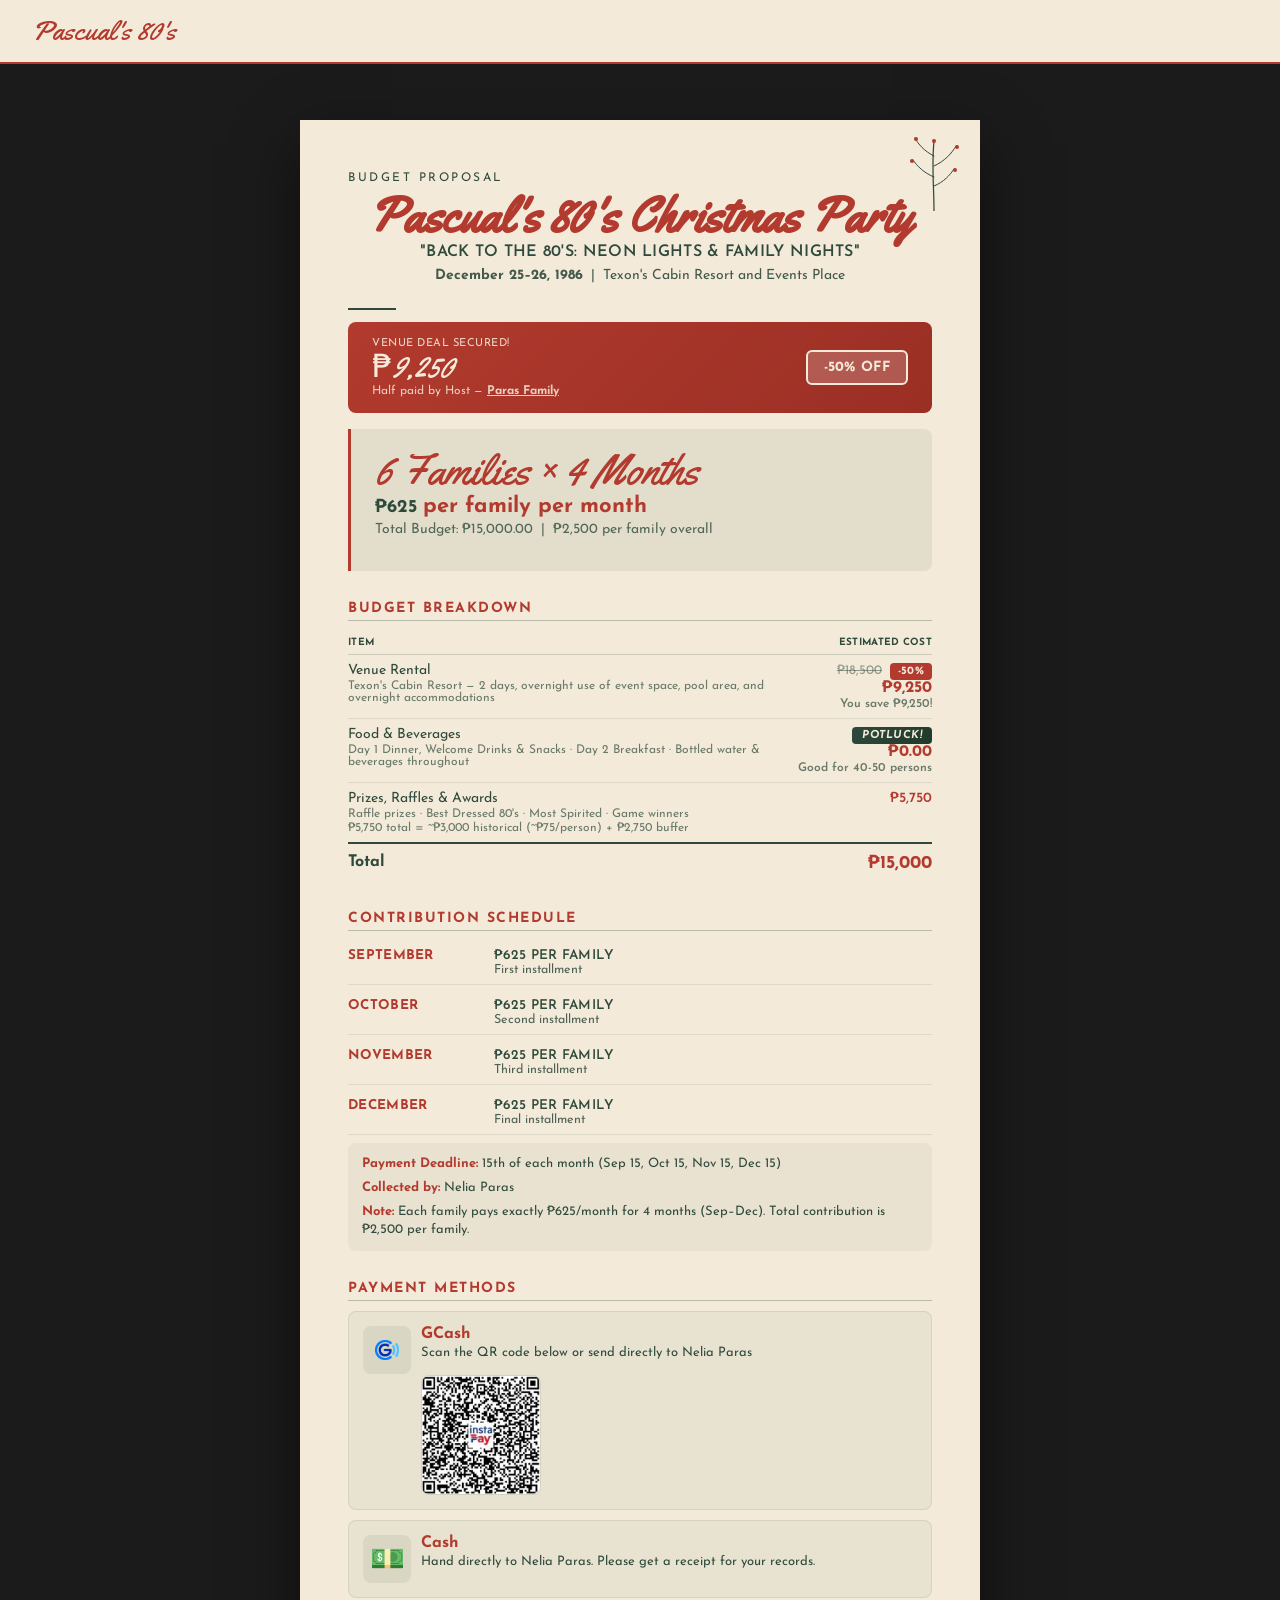
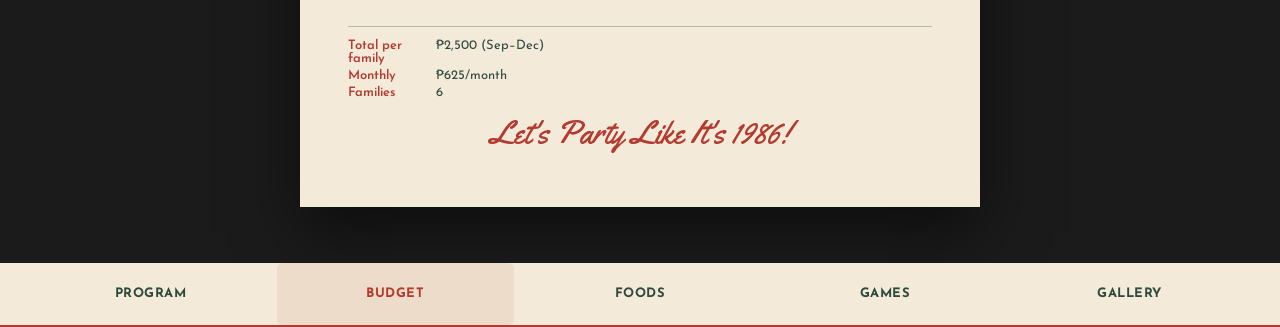
==== commit 2eaf51b9: "Budget: replace phone emoji with GCash logo" ====
--- a/budget.html
+++ b/budget.html
@@ -152,7 +152,9 @@
 
       <div class="payment-methods">
         <div class="payment-option">
-          <div class="payment-icon">📱</div>
+          <div class="payment-icon">
+            <img src="images/gcash-logo.png" alt="GCash" class="payment-logo">
+          </div>
           <div class="payment-details">
             <h4>GCash</h4>
             <p>Scan the QR code below or send directly to Nelia Paras</p>
--- a/css/style.css
+++ b/css/style.css
@@ -114,7 +114,59 @@
   box-shadow:0 24px 60px rgba(0,0,0,0.5);
 }
 
-/* ── Pine Sprig ── */
+/* ══════════════════════════════════════════
+   COUNTDOWN
+   ══════════════════════════════════════════ */
+.countdown{
+  background:linear-gradient(135deg,var(--red) 0%,#9a2f24 100%);
+  color:var(--cream);
+  padding:14px 16px;
+  border-radius:8px;
+  margin-bottom:16px;
+  text-align:center;
+}
+
+.countdown-label{
+  font-size:10px;
+  text-transform:uppercase;
+  letter-spacing:1px;
+  opacity:0.9;
+  margin-bottom:4px;
+}
+
+.countdown-timer{
+  display:flex;
+  align-items:center;
+  justify-content:center;
+  gap:4px;
+}
+
+.countdown-unit{
+  display:flex;
+  flex-direction:column;
+  align-items:center;
+}
+
+.countdown-num{
+  font-size:28px;
+  font-weight:700;
+  line-height:1;
+}
+
+.countdown-text{
+  font-size:9px;
+  text-transform:uppercase;
+  opacity:0.8;
+  margin-top:2px;
+}
+
+.countdown-sep{
+  font-size:24px;
+  font-weight:700;
+  opacity:0.7;
+  align-self:flex-start;
+  padding-top:2px;
+}
 .sprig{
   position:absolute;
   top:16px;
@@ -134,12 +186,12 @@
   margin:0 0 8px;
 }
 
-.title-block{ margin-bottom:12px; }
+.title-block{ margin-bottom:12px; text-align:center; }
 
 h1{
   font-family:'Yellowtail', cursive;
-  font-size:36px;
-  line-height:1.1;
+  font-size:30px;
+  line-height:1.05;
   color:var(--red);
   margin:0 0 4px;
 }
@@ -405,6 +457,198 @@
 }
 
 /* ══════════════════════════════════════════
+   GAME CARD
+   ══════════════════════════════════════════ */
+.game-card{
+  background:rgba(47,74,60,0.05);
+  border-radius:8px;
+  padding:16px;
+  border:1px solid rgba(47,74,60,0.1);
+  margin-bottom:12px;
+}
+
+.game-card h3{
+  font-family:'Yellowtail', cursive;
+  font-size:24px;
+  color:var(--red);
+  margin:0 0 6px;
+}
+
+.game-desc{
+  font-size:14px;
+  color:var(--pine);
+  margin:0 0 10px;
+  font-style:italic;
+}
+
+.game-rules{
+  font-size:13px;
+  color:var(--pine);
+  line-height:1.5;
+}
+
+.game-rules ul{
+  margin:6px 0 0;
+  padding-left:18px;
+}
+
+.game-rules li{
+  margin-bottom:4px;
+}
+
+/* ══════════════════════════════════════════
+   TIMER GAME
+   ══════════════════════════════════════════ */
+.timer-game{
+  background:linear-gradient(135deg,rgba(178,58,46,0.08) 0%,rgba(154,47,36,0.08) 100%);
+  border:2px solid var(--red);
+  border-radius:8px;
+  padding:20px;
+  margin-bottom:16px;
+  text-align:center;
+}
+
+.timer-header h4{
+  font-family:'Yellowtail', cursive;
+  font-size:22px;
+  color:var(--red);
+  margin:0 0 4px;
+}
+
+.timer-sub{
+  font-size:12px;
+  color:var(--pine);
+  opacity:0.8;
+  margin:0 0 12px;
+}
+
+.timer-display{
+  display:flex;
+  justify-content:center;
+  gap:24px;
+  margin-bottom:12px;
+}
+
+.timer-target,.timer-current{
+  display:flex;
+  flex-direction:column;
+  align-items:center;
+  transition:all 0.3s ease;
+}
+
+.timer-current.running{
+  animation:tick-pulse 1s ease-in-out infinite;
+}
+
+@keyframes tick-pulse{
+  0%,100%{ opacity:1; }
+  50%{ opacity:0.5; }
+}
+
+.timer-label{
+  font-size:10px;
+  text-transform:uppercase;
+  letter-spacing:0.5px;
+  color:var(--pine);
+  opacity:0.7;
+}
+
+.timer-value{
+  font-size:28px;
+  font-weight:700;
+  color:var(--red);
+}
+
+.timer-status{
+  font-size:13px;
+  color:var(--pine);
+  margin-bottom:12px;
+  font-weight:600;
+}
+
+.timer-controls{
+  display:flex;
+  justify-content:center;
+  gap:10px;
+  margin-bottom:12px;
+}
+
+.timer-btn{
+  padding:12px 28px;
+  border:none;
+  border-radius:6px;
+  font-family:'Josefin Sans', sans-serif;
+  font-size:14px;
+  font-weight:700;
+  letter-spacing:0.5px;
+  text-transform:uppercase;
+  cursor:pointer;
+  transition:all 0.2s ease;
+  min-height:44px;
+}
+
+.timer-btn:disabled{
+  opacity:0.5;
+  cursor:not-allowed;
+}
+
+.timer-btn-start{
+  background:var(--red);
+  color:var(--cream);
+}
+
+.timer-btn-start:hover:not(:disabled){
+  background:#9a2f24;
+}
+
+.timer-btn-stop{
+  background:var(--pine);
+  color:var(--cream);
+}
+
+.timer-btn-stop:hover:not(:disabled){
+  background:#1f3a2a;
+}
+
+.timer-btn-reset{
+  background:transparent;
+  color:var(--red);
+  border:2px solid var(--red);
+  margin-top:8px;
+}
+
+.timer-btn-reset:hover{
+  background:var(--red);
+  color:var(--cream);
+}
+
+.timer-result{
+  background:rgba(255,255,255,0.5);
+  border-radius:8px;
+  padding:14px;
+  margin-bottom:8px;
+}
+
+.timer-result-label{
+  font-size:11px;
+  text-transform:uppercase;
+  opacity:0.7;
+  color:var(--pine);
+}
+
+.timer-result-value{
+  font-size:32px;
+  font-weight:700;
+  color:var(--red);
+}
+
+.timer-result-diff{
+  font-size:13px;
+  color:var(--pine);
+  margin-top:4px;
+}
+
+/* ══════════════════════════════════════════
    GAMES GRID — Mobile (1 column)
    ══════════════════════════════════════════ */
 .games-grid{
@@ -449,30 +693,124 @@
 }
 
 /* ══════════════════════════════════════════
-   GALLERY GRID — Mobile (1 column)
+   VENUE LINK
+   ══════════════════════════════════════════ */
+.venue-link{
+  display:flex;
+  gap:12px;
+  padding:14px;
+  background:rgba(47,74,60,0.05);
+  border-radius:8px;
+  border:1px solid rgba(47,74,60,0.1);
+  align-items:center;
+  margin-bottom:16px;
+}
+
+.venue-profile-img{
+  width:48px;
+  height:48px;
+  border-radius:50%;
+  object-fit:cover;
+  flex-shrink:0;
+}
+
+.venue-info-text{
+  flex:1;
+}
+
+.venue-info-text h4{
+  font-size:14px;
+  font-weight:700;
+  color:var(--pine);
+  margin:0 0 2px;
+}
+
+.venue-info-text p{
+  font-size:11px;
+  color:var(--pine);
+  opacity:0.7;
+  margin:0 0 6px;
+}
+
+.venue-fb-link{
+  font-size:12px;
+  font-weight:600;
+  color:var(--red);
+  text-decoration:none;
+}
+
+.venue-fb-link:hover{
+  text-decoration:underline;
+}
+
+/* ══════════════════════════════════════════
+   GALLERY GRID — Mobile (2 columns)
    ══════════════════════════════════════════ */
 .gallery-grid{
   display:grid;
-  grid-template-columns:1fr;
+  grid-template-columns:1fr 1fr;
   gap:10px;
   margin-bottom:16px;
 }
 
 .gallery-item{
-  aspect-ratio:4/3;
-  background:rgba(47,74,60,0.08);
-  border-radius:8px;
-  display:flex;
+  aspect-ratio:1;
+  border-radius:8px;
+  overflow:hidden;
+  cursor:pointer;
+  border:1px solid rgba(47,74,60,0.1);
+}
+
+.gallery-img{
+  width:100%;
+  height:100%;
+  object-fit:cover;
+  transition:transform 0.2s ease;
+}
+
+.gallery-item:hover .gallery-img{
+  transform:scale(1.05);
+}
+
+/* ══════════════════════════════════════════
+   LIGHTBOX
+   ══════════════════════════════════════════ */
+.lightbox{
+  position:fixed;
+  top:0;
+  left:0;
+  right:0;
+  bottom:0;
+  background:rgba(0,0,0,0.9);
+  z-index:200;
+  display:none;
   align-items:center;
   justify-content:center;
-  border:1px solid rgba(47,74,60,0.1);
-}
-
-.gallery-item span{
-  font-family:'Yellowtail', cursive;
-  font-size:16px;
-  color:var(--pine);
-  opacity:0.5;
+  padding:20px;
+}
+
+.lightbox.active{
+  display:flex;
+}
+
+.lightbox-img{
+  max-width:100%;
+  max-height:100%;
+  object-fit:contain;
+  border-radius:4px;
+}
+
+.lightbox-close{
+  position:absolute;
+  top:16px;
+  right:16px;
+  background:none;
+  border:none;
+  color:#fff;
+  font-size:32px;
+  cursor:pointer;
+  line-height:1;
+  padding:8px;
 }
 
 /* ══════════════════════════════════════════
@@ -556,7 +894,6 @@
 }
 
 .payment-icon{
-  font-size:20px;
   flex-shrink:0;
   width:36px;
   height:36px;
@@ -565,6 +902,13 @@
   display:flex;
   align-items:center;
   justify-content:center;
+  overflow:hidden;
+}
+
+.payment-logo{
+  width:24px;
+  height:24px;
+  object-fit:contain;
 }
 
 .payment-details{
@@ -761,14 +1105,18 @@
     padding:52px 48px;
   }
 
-  .sprig{
+  .countdown{ padding:16px 20px; margin-bottom:24px; }
+  .countdown-label{ font-size:11px; }
+  .countdown-num{ font-size:36px; }
+  .countdown-text{ font-size:10px; }
+  .countdown-sep{ font-size:30px; }
     top:44px;
     right:44px;
     width:110px;
     height:140px;
   }
 
-  h1{ font-size:52px; }
+  h1{ font-size:48px; line-height:1; }
   h2{ font-size:38px; }
 
   .subtitle{ font-size:16px; }
@@ -839,3 +1187,12 @@
     max-width:680px;
   }
 }
+
+.game-disclaimer{
+  font-size:11px;
+  color:var(--pine);
+  opacity:0.6;
+  text-align:center;
+  margin-top:12px;
+  font-style:italic;
+}
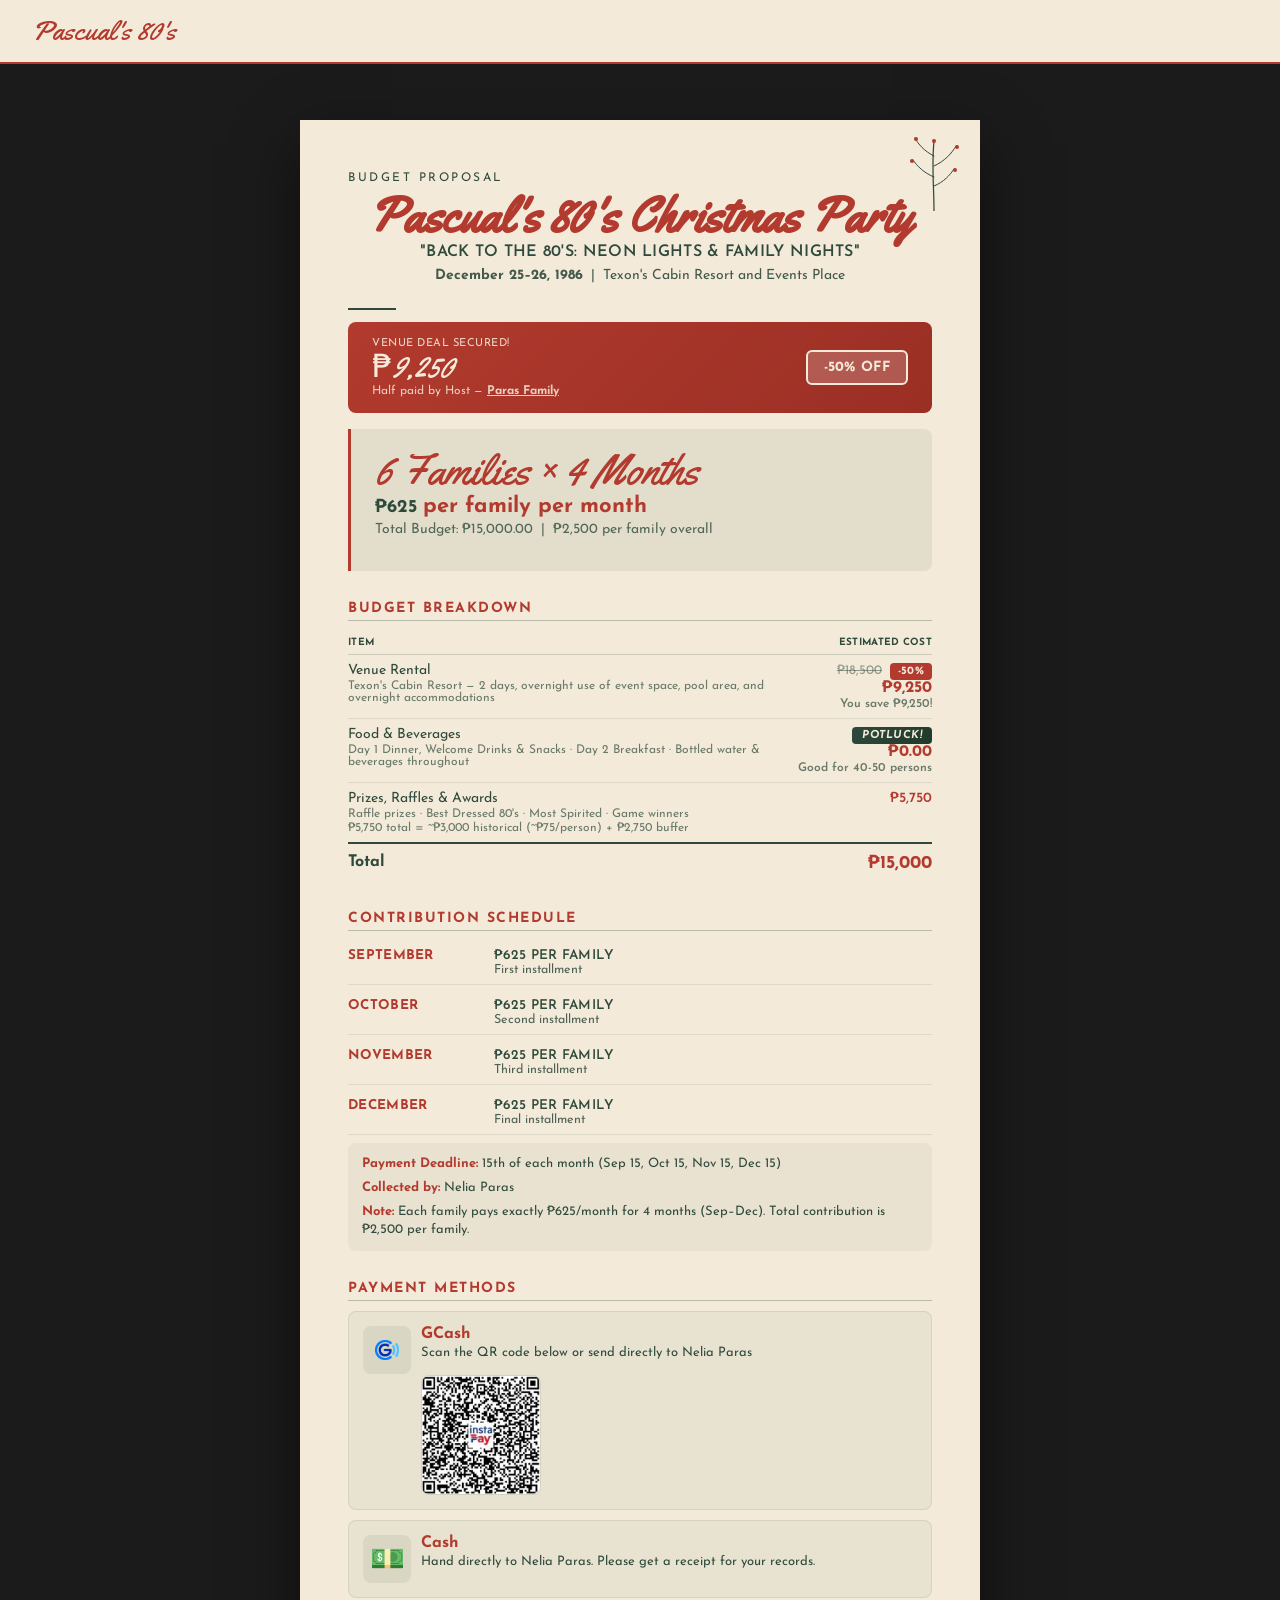
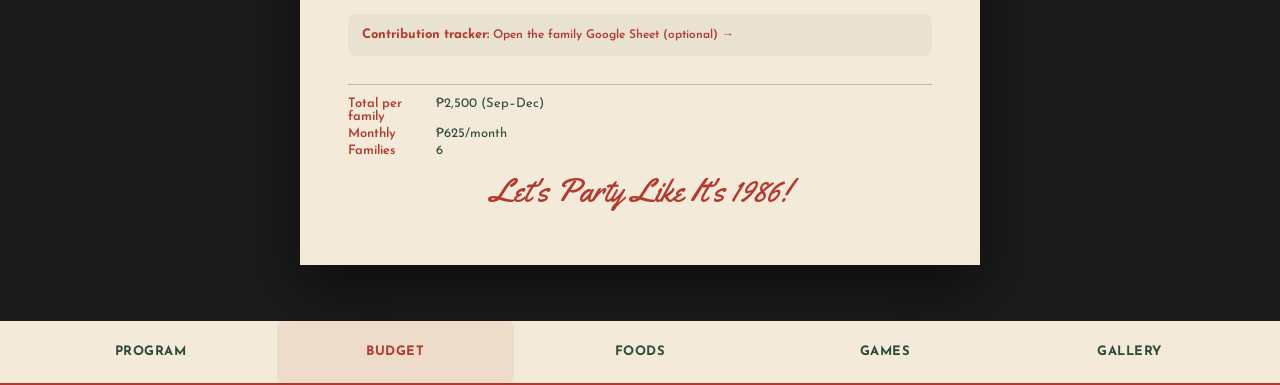
==== commit 8d6c2832: "Budget: add optional link to family contribution tracker (Google Sheet)" ====
--- a/budget.html
+++ b/budget.html
@@ -173,6 +173,11 @@
         </div>
       </div>
 
+      <!-- Optional Contribution Tracker -->
+      <div class="notes">
+        <p><strong>Contribution tracker:</strong> <a href="https://docs.google.com/spreadsheets/d/1-CwaBNYndf5mGvCevYbCu1sT34pfQLJ5X0VEZ5dIOoY/edit?usp=sharing" target="_blank" rel="noopener" class="sheet-link">Open the family Google Sheet (optional) →</a></p>
+      </div>
+
       <div class="party-footer">
         <div class="row"><span class="k">Total per family</span><span>₱2,500 (Sep–Dec)</span></div>
         <div class="row"><span class="k">Monthly</span><span>₱625/month</span></div>
--- a/css/style.css
+++ b/css/style.css
@@ -740,6 +740,17 @@
 }
 
 .venue-fb-link:hover{
+  text-decoration:underline;
+}
+
+.sheet-link{
+  font-size:12px;
+  font-weight:600;
+  color:var(--red);
+  text-decoration:none;
+}
+
+.sheet-link:hover{
   text-decoration:underline;
 }
 
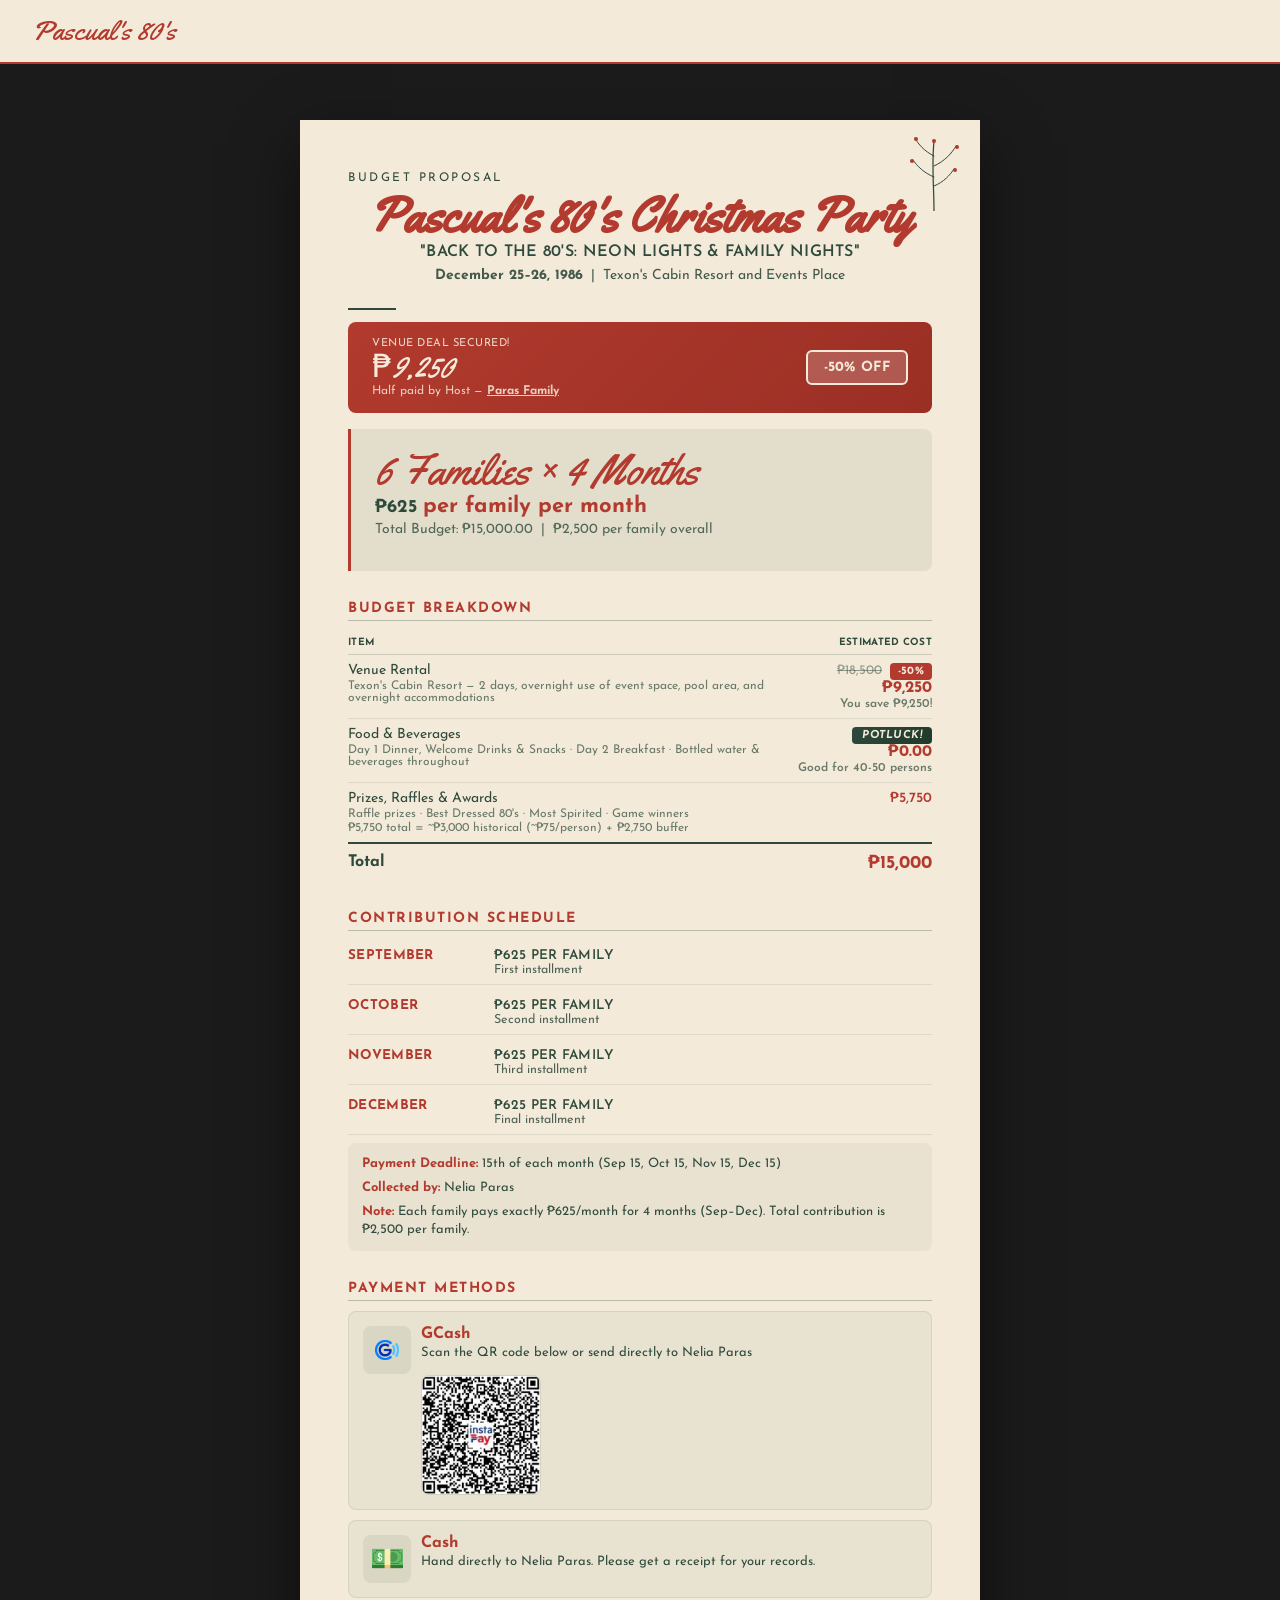
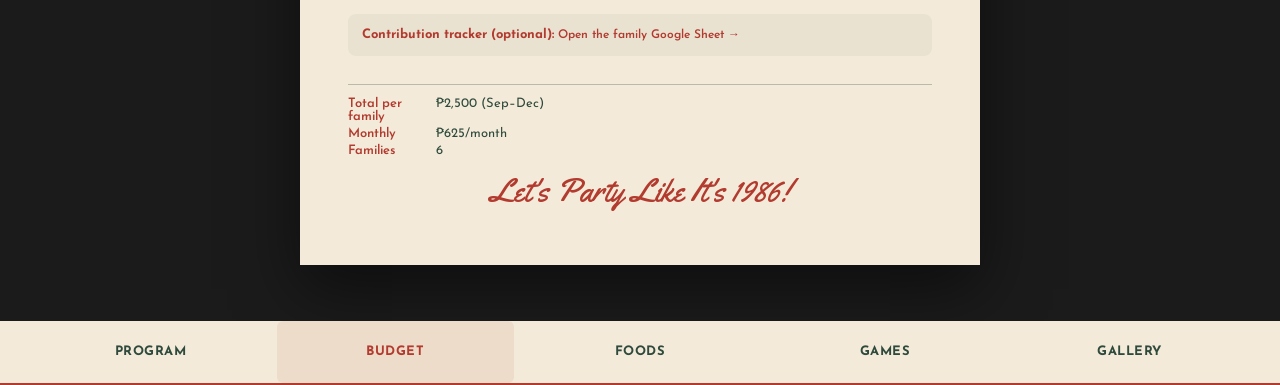
==== commit 142b6268: "Budget: tighten contribution tracker link wording" ====
--- a/budget.html
+++ b/budget.html
@@ -175,7 +175,7 @@
 
       <!-- Optional Contribution Tracker -->
       <div class="notes">
-        <p><strong>Contribution tracker:</strong> <a href="https://docs.google.com/spreadsheets/d/1-CwaBNYndf5mGvCevYbCu1sT34pfQLJ5X0VEZ5dIOoY/edit?usp=sharing" target="_blank" rel="noopener" class="sheet-link">Open the family Google Sheet (optional) →</a></p>
+        <p><strong>Contribution tracker (optional):</strong> <a href="https://docs.google.com/spreadsheets/d/1-CwaBNYndf5mGvCevYbCu1sT34pfQLJ5X0VEZ5dIOoY/edit?usp=sharing" target="_blank" rel="noopener" class="sheet-link">Open the family Google Sheet →</a></p>
       </div>
 
       <div class="party-footer">
